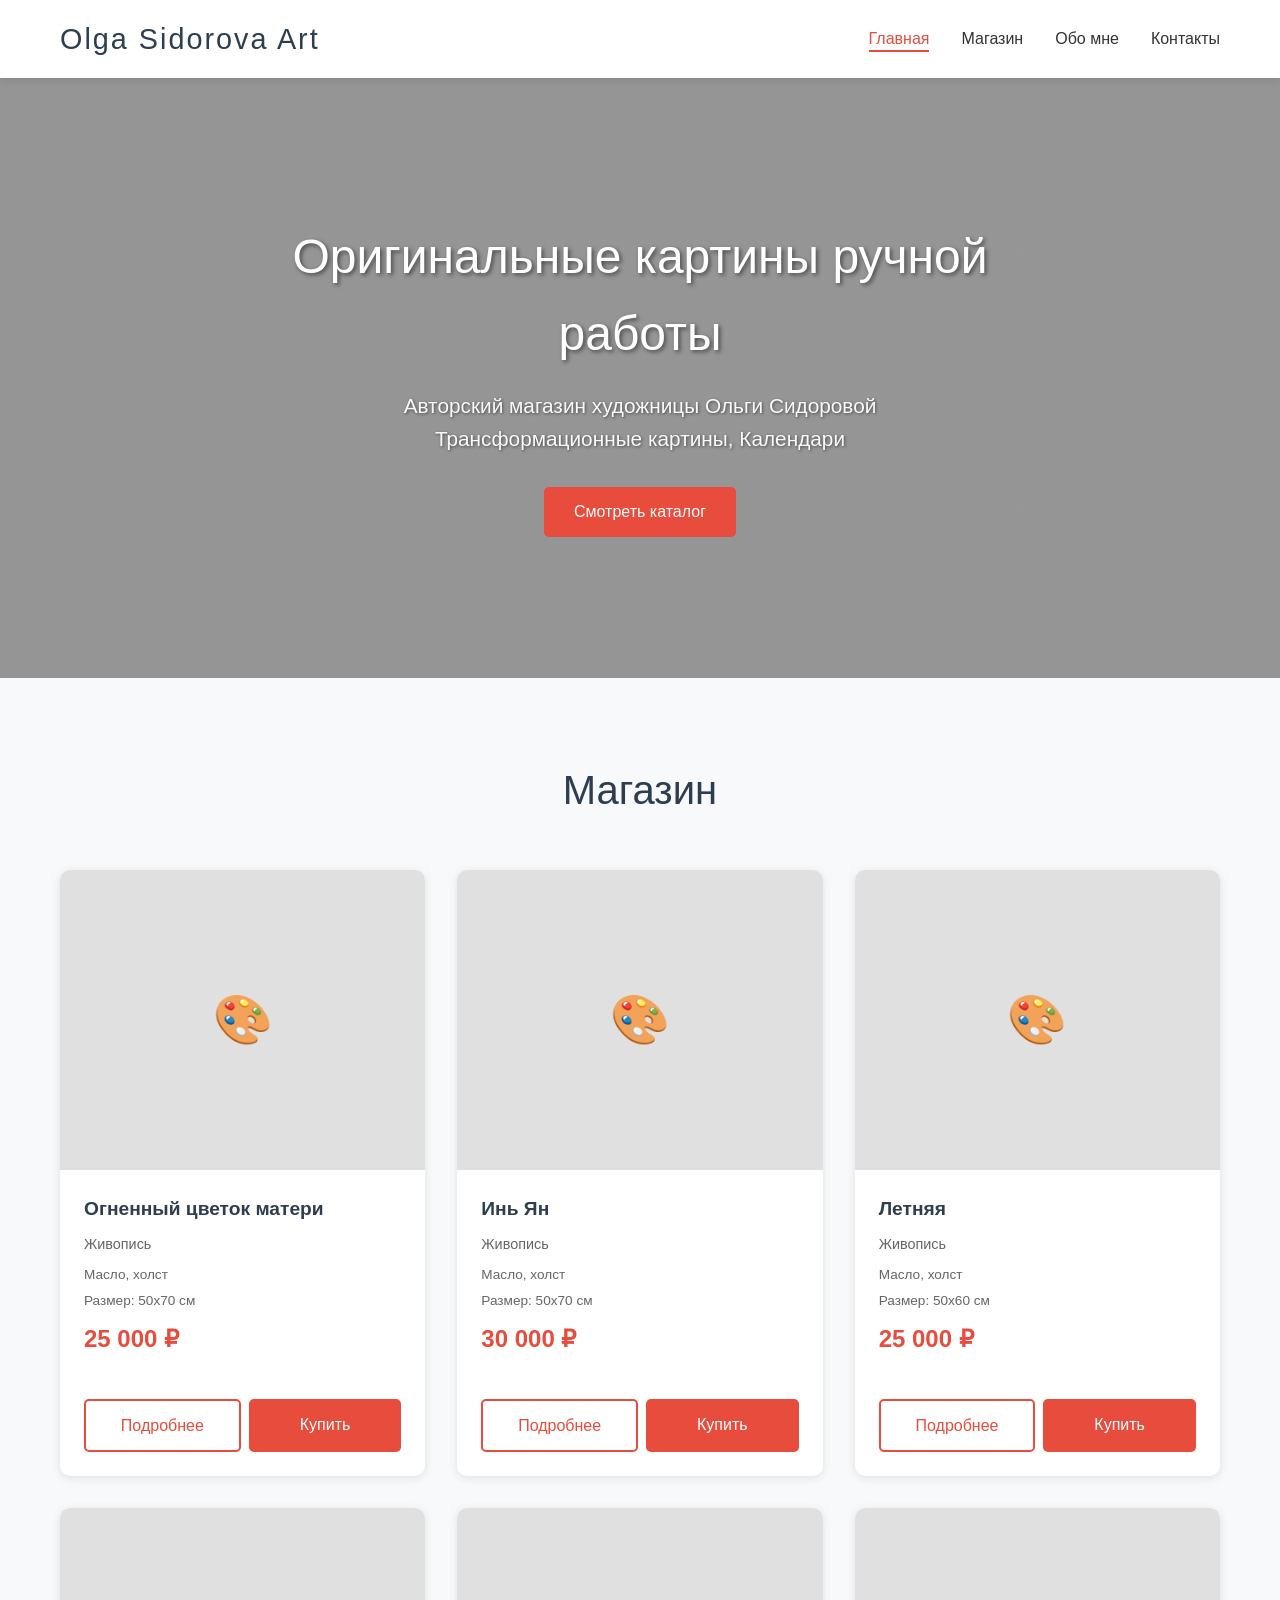
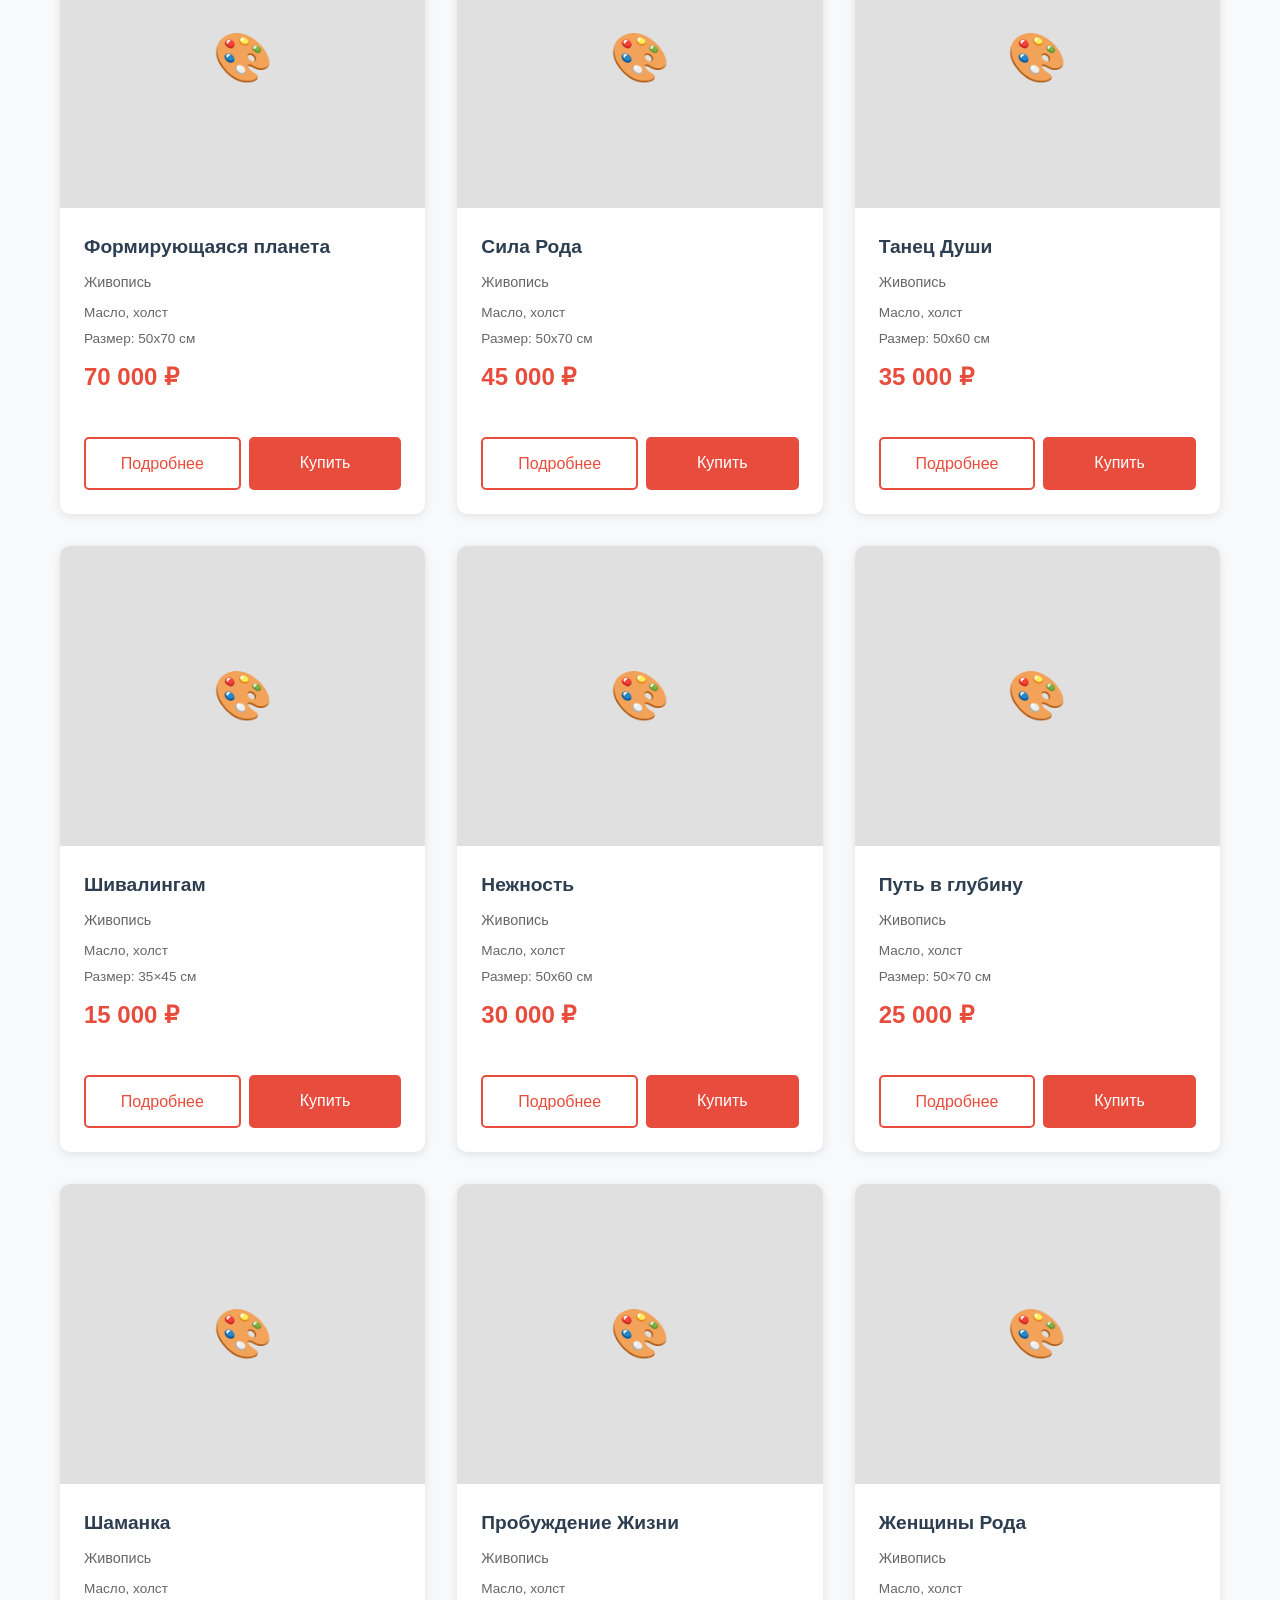
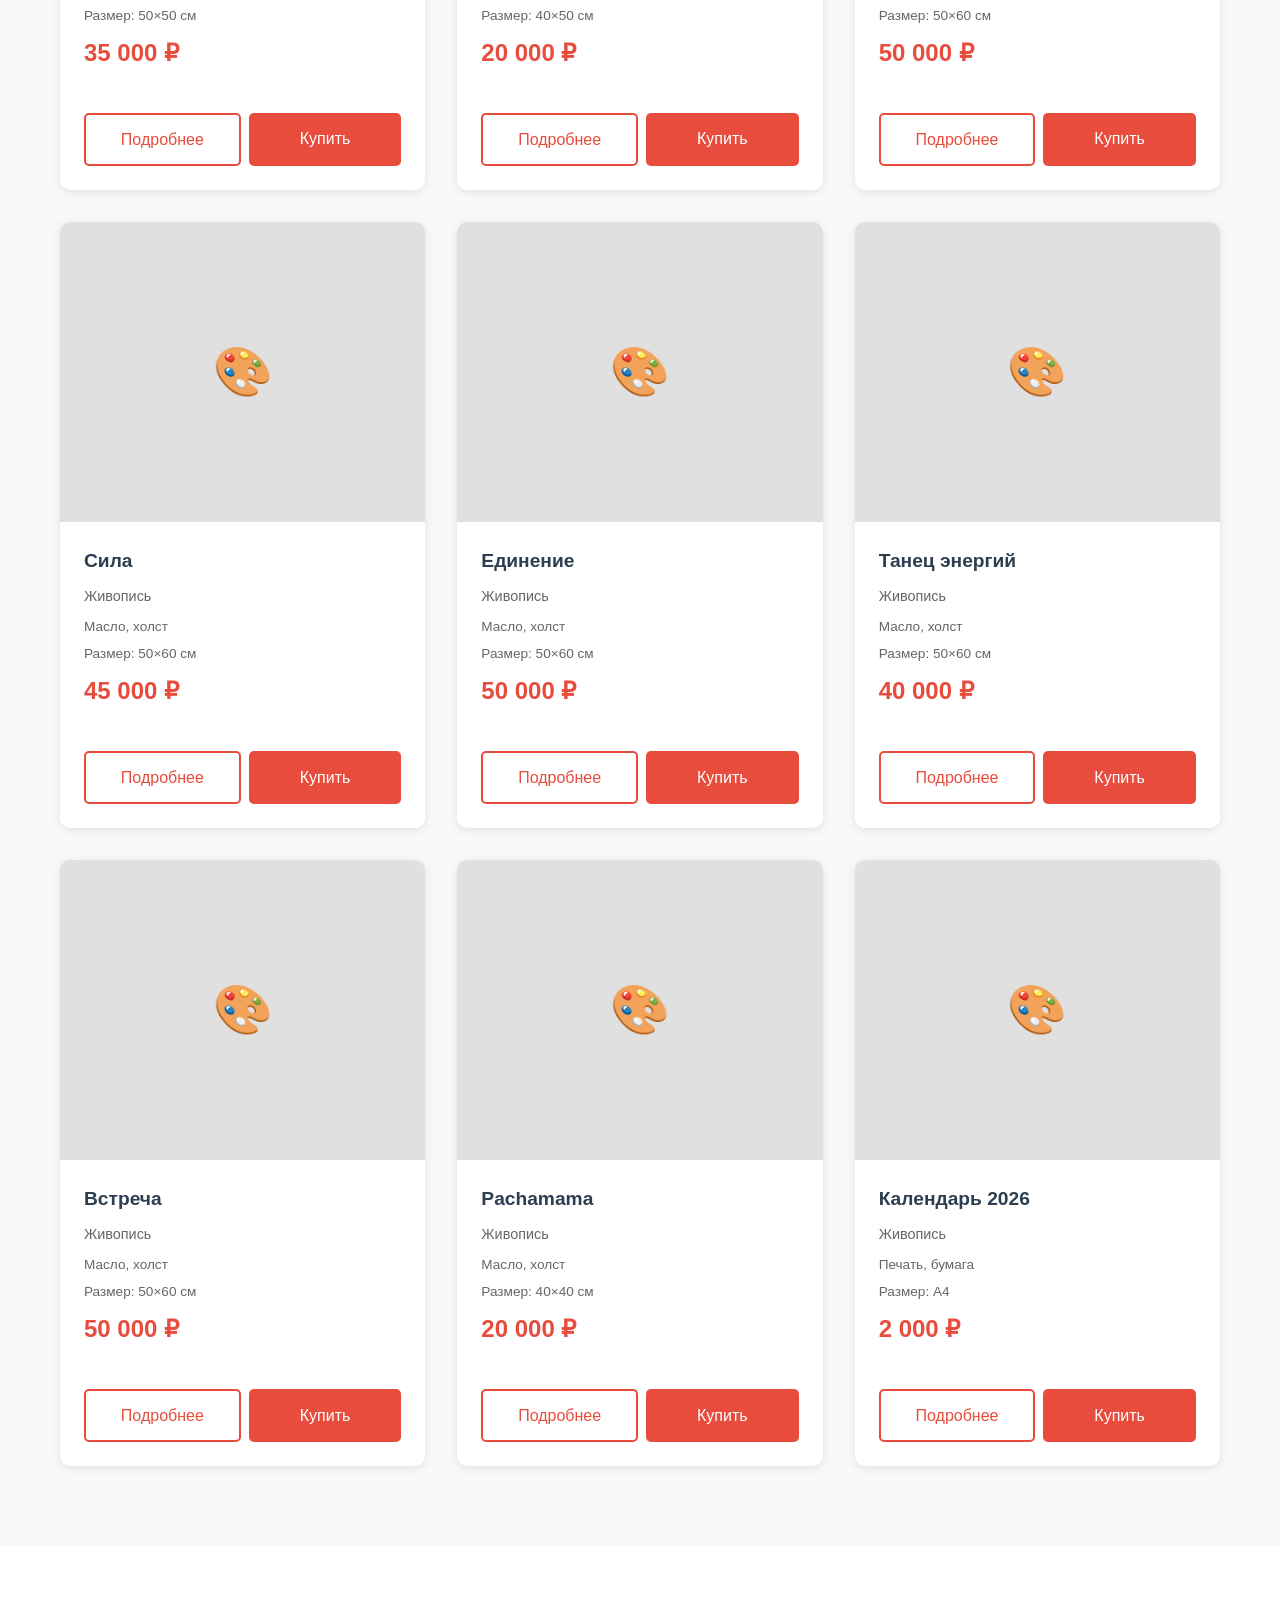
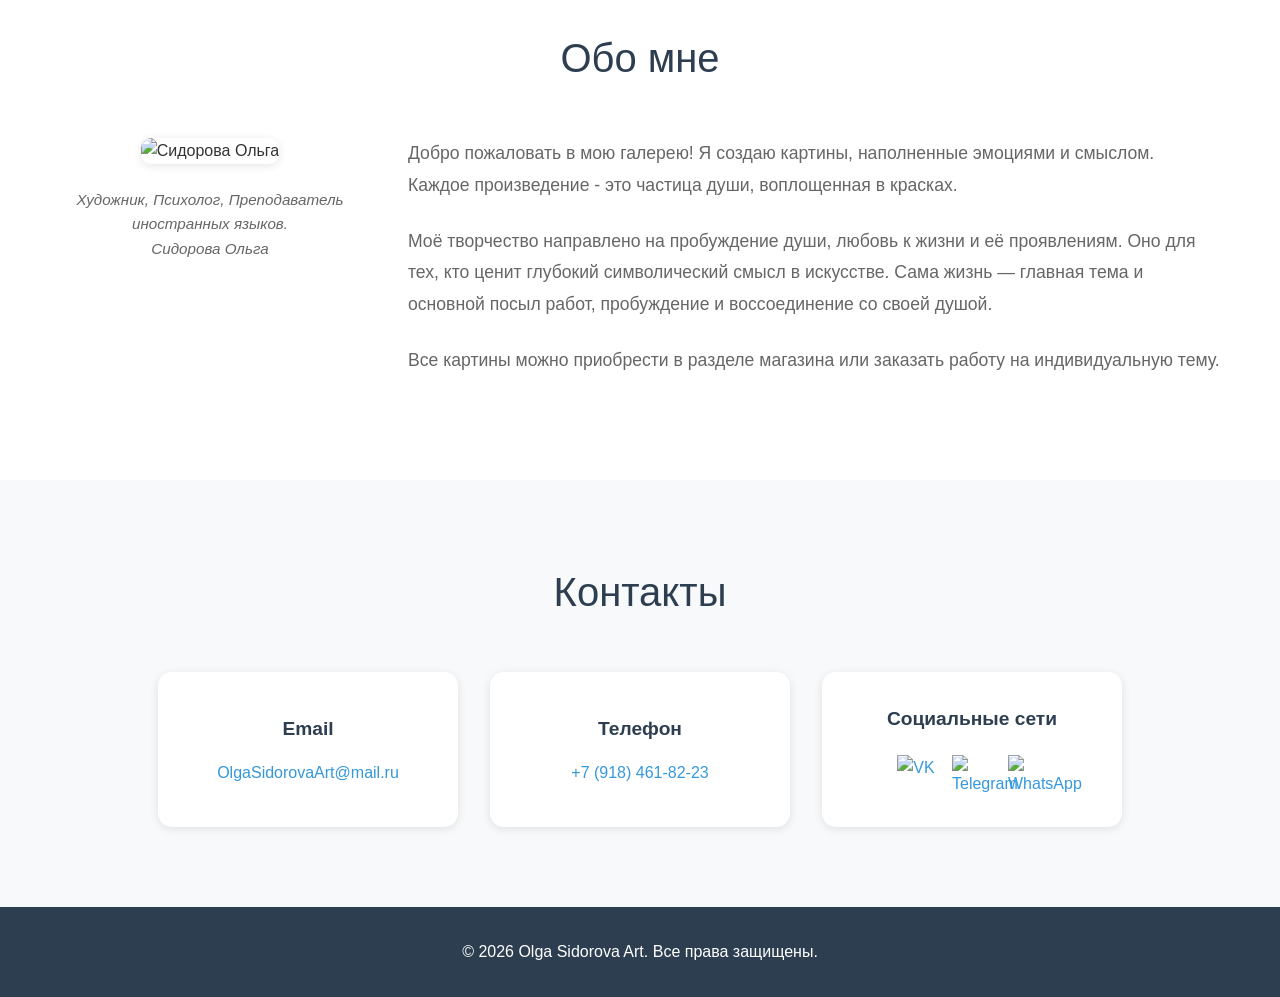
==== index.html @ 3029a964 "Add files via upload" ====
<!doctype html>
<html lang="ru">
  <head>
    <meta charset="UTF-8" />
    <meta name="viewport" content="width=device-width, initial-scale=1.0" />
    <title>Olga Sidorova Art - Магазин картин ручной работы</title>
    <link
      rel="icon"
      type="image/png"
      href="icons/free-icon-art-and-design-6811280.png"
    />
    <link rel="stylesheet" href="styles.css" />
  </head>
  <body>
    <header class="header">
      <div class="container">
        <div class="header-content">
          <div class="logo">
            <a href="index.html#home" class="logo-link" aria-label="На главную"><h1>Olga Sidorova Art</h1></a>
          </div>
          <nav class="nav">
            <ul class="nav-list">
              <li><a href="#home" class="nav-link active">Главная</a></li>
              <li><a href="#shop" class="nav-link">Магазин</a></li>
              <li><a href="#about" class="nav-link">Обо мне</a></li>
              <li><a href="#contacts" class="nav-link">Контакты</a></li>
            </ul>
          </nav>
          <button class="mobile-menu-toggle" aria-label="Меню">
            <span></span>
            <span></span>
            <span></span>
          </button>
        </div>
      </div>
    </header>

    <main>
      <!-- Hero Section -->
      <section id="home" class="hero">
        <div class="container">
          <div class="hero-content">
            <h2 class="hero-title">Оригинальные картины ручной работы</h2>
            <p class="hero-subtitle">
              Авторский магазин художницы Ольги Сидоровой<br />
              Трансформационные картины, Календари<br />
            </p>
            <a href="#shop" class="btn btn-primary">Смотреть каталог</a>
          </div>
        </div>
      </section>

      <!-- Shop Section -->
      <section id="shop" class="shop-section">
        <div class="container">
          <h2 class="section-title">Магазин</h2>
          <div class="shop-grid" id="shopGrid">
            <!-- Shop items will be loaded by JavaScript -->
          </div>
        </div>
      </section>

      <!-- About Section -->
      <section id="about" class="about-section">
        <div class="container">
          <h2 class="section-title">Обо мне</h2>
          <div class="about-content">
            <div class="about-image-wrapper">
              <img
                src="images/artist.jpg"
                alt="Сидорова Ольга"
                class="about-image"
              />
              <p class="about-image-caption">
                Художник, Психолог, Преподаватель иностранных языков.<br />Сидорова
                Ольга
              </p>
            </div>
            <div class="about-text">
              <p>
                Добро пожаловать в мою галерею! Я создаю картины, наполненные
                эмоциями и смыслом. Каждое произведение - это частица души,
                воплощенная в красках.
              </p>
              <p>
                Моё творчество направлено на пробуждение души, любовь к жизни и
                её проявлениям. Оно для тех, кто ценит глубокий символический
                смысл в искусстве. Сама жизнь — главная тема и основной посыл
                работ, пробуждение и воссоединение со своей душой.
              </p>
              <p>
                Все картины можно приобрести в разделе магазина или заказать
                работу на индивидуальную тему.
              </p>
            </div>
          </div>
        </div>
      </section>

      <!-- Contacts Section -->
      <section id="contacts" class="contacts-section">
        <div class="container">
          <h2 class="section-title">Контакты</h2>
          <div class="contacts-content">
            <div class="contact-info">
              <div class="contact-item">
                <h3>Email</h3>
                <p>
                  <a href="mailto:OlgaSidorovaArt@mail.ru"
                    >OlgaSidorovaArt@mail.ru</a
                  >
                </p>
              </div>
              <div class="contact-item">
                <h3>Телефон</h3>
                <p><a href="tel:+79184618223">+7 (918) 461-82-23</a></p>
              </div>
              <div class="contact-item">
                <h3>Социальные сети</h3>
                <div class="social-links">
                  <a
                    href="https://vk.com/o.sidorova1979"
                    target="_blank"
                    class="social-link social-icon"
                    title="VK"
                    aria-label="VK"
                  >
                    <img src="icons/free-icon-vk-5968835.png" alt="VK" />
                  </a>
                  <a
                    href="https://t.me/OlgaSidanapa"
                    target="_blank"
                    class="social-link social-icon"
                    title="Telegram"
                    aria-label="Telegram"
                  >
                    <img
                      src="icons/free-icon-telegram-2111646.png"
                      alt="Telegram"
                    />
                  </a>
                  <a
                    href="https://wa.me/79184618223"
                    target="_blank"
                    class="social-link social-icon"
                    title="WhatsApp"
                    aria-label="WhatsApp"
                  >
                    <img
                      src="icons/free-icon-whatsapp-3670051.png"
                      alt="WhatsApp"
                    />
                  </a>
                </div>
              </div>
            </div>
          </div>
        </div>
      </section>
    </main>

    <footer class="footer">
      <div class="container">
        <p>&copy; 2026 Olga Sidorova Art. Все права защищены.</p>
      </div>
    </footer>

    <!-- Modal for image viewing -->
    <div class="modal" id="imageModal">
      <span class="modal-close">&times;</span>
      <div class="modal-image-container">
        <img class="modal-content" id="modalImage" alt="" />
      </div>
      <div class="modal-caption" id="modalCaption"></div>
    </div>

    <!-- Modal: choose contact method when buying -->
    <div class="buy-modal" id="buyModal">
      <div class="buy-modal-backdrop"></div>
      <div class="buy-modal-card">
        <button type="button" class="buy-modal-close" aria-label="Закрыть">&times;</button>
        <h2 class="buy-modal-title" id="buyModalTitle">Вы хотите купить?</h2>
        <p class="buy-modal-subtitle">Выберите способ связи с продавцом:</p>
        <div class="buy-modal-options">
          <a href="index.html#contacts" class="buy-modal-option buy-modal-option-contacts">Контакты на сайте</a>
          <a href="tel:+79184618223" class="buy-modal-option">Телефон</a>
          <a href="mailto:OlgaSidorovaArt@mail.ru" class="buy-modal-option">Email</a>
          <a href="https://vk.com/o.sidorova1979" target="_blank" rel="noopener" class="buy-modal-option">VK</a>
          <a href="https://t.me/OlgaSidanapa" target="_blank" rel="noopener" class="buy-modal-option">Telegram</a>
          <a href="https://wa.me/79184618223" target="_blank" rel="noopener" class="buy-modal-option">WhatsApp</a>
        </div>
      </div>
    </div>

    <!-- Scroll to top button -->
    <button class="scroll-to-top" id="scrollToTop" aria-label="Наверх">
      <span>↑</span>
    </button>

    <script src="script.js"></script>
  </body>
</html>
---- styles.css ----
:root {
    --primary-color: #2c3e50;
    --secondary-color: #e74c3c;
    --accent-color: #3498db;
    --text-color: #333;
    --text-light: #666;
    --bg-color: #f8f9fa;
    --white: #ffffff;
    --border-color: #e0e0e0;
    --shadow: 0 2px 10px rgba(0, 0, 0, 0.1);
    --shadow-hover: 0 5px 20px rgba(0, 0, 0, 0.15);
}

* {
    margin: 0;
    padding: 0;
    box-sizing: border-box;
}

html {
    overflow-x: hidden;
    width: 100%;
}

body {
    font-family: 'Segoe UI', Tahoma, Geneva, Verdana, sans-serif;
    color: var(--text-color);
    background-color: var(--bg-color);
    line-height: 1.6;
    overflow-x: hidden;
    width: 100%;
    max-width: 100vw;
}

.container {
    max-width: 1200px;
    margin: 0 auto;
    padding: 0 20px;
    width: 100%;
    box-sizing: border-box;
}

/* Header */
.header {
    background-color: var(--white);
    box-shadow: var(--shadow);
    position: sticky;
    top: 0;
    z-index: 1000;
}

.header-content {
    display: flex;
    justify-content: space-between;
    align-items: center;
    padding: 1rem 0;
    width: 100%;
    box-sizing: border-box;
}

.logo-link {
    text-decoration: none;
    color: inherit;
}

.logo-link:hover h1 {
    color: var(--secondary-color);
}

.logo h1 {
    font-size: 1.8rem;
    color: var(--primary-color);
    font-weight: 300;
    letter-spacing: 2px;
    transition: color 0.3s;
}

.nav-list {
    display: flex;
    list-style: none;
    gap: 2rem;
}

.nav-link {
    text-decoration: none;
    color: var(--text-color);
    font-weight: 500;
    transition: color 0.3s;
    position: relative;
}

.nav-link:hover,
.nav-link.active {
    color: var(--secondary-color);
}

.nav-link.active::after {
    content: '';
    position: absolute;
    bottom: -5px;
    left: 0;
    width: 100%;
    height: 2px;
    background-color: var(--secondary-color);
}

.mobile-menu-toggle {
    display: none;
    flex-direction: column;
    background: none;
    border: none;
    cursor: pointer;
    gap: 5px;
}

.mobile-menu-toggle span {
    width: 25px;
    height: 3px;
    background-color: var(--primary-color);
    transition: all 0.3s;
}

/* Hero Section */
.hero {
    background: linear-gradient(rgba(0, 0, 0, 0.4), rgba(0, 0, 0, 0.4)), url('images/hero-background.jpg') center center / cover no-repeat;
    color: var(--white);
    padding: 8rem 0;
    text-align: center;
    position: relative;
    min-height: 600px;
    display: flex;
    align-items: center;
}

.hero .container {
    position: relative;
    z-index: 2;
}

.hero-content {
    max-width: 800px;
    margin: 0 auto;
    position: relative;
    z-index: 2;
}

.hero-title {
    font-size: 3rem;
    margin-bottom: 1rem;
    font-weight: 300;
    text-shadow: 2px 2px 4px rgba(0, 0, 0, 0.5);
}

.hero-subtitle {
    font-size: 1.3rem;
    margin-bottom: 2rem;
    opacity: 0.95;
    text-shadow: 1px 1px 3px rgba(0, 0, 0, 0.5);
}

/* Buttons */
.btn {
    display: inline-block;
    padding: 12px 30px;
    text-decoration: none;
    border-radius: 5px;
    transition: all 0.3s;
    border: none;
    cursor: pointer;
    font-size: 1rem;
    font-weight: 500;
}

.btn-primary {
    background-color: var(--secondary-color);
    color: var(--white);
}

.btn-primary:hover {
    background-color: #c0392b;
    transform: translateY(-2px);
    box-shadow: var(--shadow-hover);
}

/* Section Styles */
section {
    padding: 5rem 0;
}

.section-title {
    font-size: 2.5rem;
    text-align: center;
    margin-bottom: 3rem;
    color: var(--primary-color);
    font-weight: 300;
}

/* Gallery Section */
.gallery-tabs {
    display: flex;
    justify-content: center;
    gap: 1rem;
    margin-bottom: 3rem;
    flex-wrap: wrap;
}

.tab-btn {
    padding: 10px 20px;
    background-color: var(--white);
    border: 2px solid var(--border-color);
    border-radius: 25px;
    cursor: pointer;
    transition: all 0.3s;
    font-size: 1rem;
    color: var(--text-color);
}

.tab-btn:hover,
.tab-btn.active {
    background-color: var(--secondary-color);
    color: var(--white);
    border-color: var(--secondary-color);
}

.gallery-grid,
.shop-grid {
    display: grid;
    grid-template-columns: repeat(auto-fill, minmax(300px, 1fr));
    gap: 2rem;
}

.gallery-item,
.shop-item {
    background-color: var(--white);
    border-radius: 10px;
    overflow: hidden;
    box-shadow: var(--shadow);
    transition: transform 0.3s, box-shadow 0.3s;
    position: relative;
}

.shop-item-link {
    text-decoration: none;
    color: inherit;
    display: block;
}

.gallery-item:hover,
.shop-item:hover {
    transform: translateY(-5px);
    box-shadow: var(--shadow-hover);
}

.gallery-item {
    cursor: default;
}

.gallery-item[style*="cursor: pointer"] {
    cursor: pointer;
}

.gallery-item-image,
.shop-item-image {
    width: 100%;
    height: 300px;
    background-color: #e0e0e0;
    display: flex;
    align-items: center;
    justify-content: center;
    color: var(--text-light);
    font-size: 3rem;
    overflow: hidden;
}

.gallery-item-image img,
.shop-item-image img {
    width: 100%;
    height: 100%;
    object-fit: cover;
}

.gallery-item-placeholder,
.shop-item-placeholder {
    width: 100%;
    height: 100%;
    display: flex;
    align-items: center;
    justify-content: center;
    font-size: 3rem;
}

.gallery-item-info,
.shop-item-info {
    padding: 1.5rem;
}

.gallery-item-title,
.shop-item-title {
    font-size: 1.2rem;
    margin-bottom: 0.5rem;
    color: var(--primary-color);
}

.gallery-item-category,
.shop-item-category {
    color: var(--text-light);
    font-size: 0.9rem;
    margin-bottom: 0.5rem;
}

.gallery-item-material,
.shop-item-material,
.gallery-item-size,
.shop-item-size {
    color: var(--text-light);
    font-size: 0.85rem;
    margin-bottom: 0.3rem;
}

.shop-item-price {
    font-size: 1.5rem;
    color: var(--secondary-color);
    font-weight: bold;
    margin-top: 0.5rem;
}

.shop-item-buttons {
    display: flex;
    gap: 0.5rem;
    margin-top: 1rem;
    padding: 0 1.5rem 1.5rem;
    position: relative;
    z-index: 10;
}

.shop-item-btn,
.shop-item-btn-link {
    flex: 1;
    text-align: center;
}

.shop-item-btn {
    position: relative;
    z-index: 11;
}

.shop-item-btn-link {
    display: inline-block;
    padding: 12px 30px;
    text-decoration: none;
    border-radius: 5px;
    transition: all 0.3s;
    border: 2px solid var(--secondary-color);
    background-color: transparent;
    color: var(--secondary-color);
    font-size: 1rem;
    font-weight: 500;
    font-family: inherit;
}

.shop-item-btn-link:hover {
    background-color: var(--secondary-color);
    color: var(--white);
}

.gallery-detail-link {
    display: inline-block;
    margin-top: 0.5rem;
    color: var(--accent-color);
    text-decoration: none;
    font-size: 0.9rem;
    transition: color 0.3s;
}

.gallery-detail-link:hover {
    color: var(--secondary-color);
    text-decoration: underline;
}

/* About Section */
.about-section {
    background-color: var(--white);
}

.about-content {
    max-width: 1200px;
    margin: 0 auto;
    display: grid;
    grid-template-columns: 300px 1fr;
    gap: 3rem;
    align-items: start;
}

.about-image-wrapper {
    text-align: center;
}

.about-image {
    width: 100%;
    max-width: 300px;
    height: auto;
    border-radius: 10px;
    box-shadow: var(--shadow);
    object-fit: cover;
    margin-bottom: 1rem;
}

.about-image-caption {
    font-size: 0.95rem;
    color: var(--text-light);
    line-height: 1.6;
    font-style: italic;
    margin-top: 0.5rem;
}

.about-text {
    text-align: left;
}

.about-text p {
    margin-bottom: 1.5rem;
    font-size: 1.1rem;
    color: var(--text-light);
    line-height: 1.8;
}

/* Contacts Section */
.contacts-content {
    display: flex;
    justify-content: center;
    align-items: stretch;
}

.contact-info {
    display: flex;
    flex-direction: row;
    flex-wrap: wrap;
    justify-content: center;
    gap: 2rem;
    max-width: 1100px;
}

.contact-item {
    flex: 0 0 300px;
    width: 300px;
    min-height: 140px;
    padding: 2rem;
    background: var(--white);
    border-radius: 14px;
    box-shadow: var(--shadow);
    text-align: center;
    transition: box-shadow 0.3s, transform 0.3s;
    display: flex;
    flex-direction: column;
    align-items: center;
    justify-content: center;
}

.contact-item:hover {
    box-shadow: var(--shadow-hover);
    transform: translateY(-2px);
}

.contact-item h3 {
    color: var(--primary-color);
    margin: 0 0 1rem 0;
    font-size: 1.2rem;
    font-weight: 600;
    width: 100%;
    text-align: center;
}

.contact-item p {
    color: var(--text-light);
    margin: 0;
    width: 100%;
    text-align: center;
    line-height: 1.5;
}

.contact-item a {
    color: var(--accent-color);
    text-decoration: none;
    display: inline-block;
    text-align: center;
}

.contact-item a:hover {
    text-decoration: underline;
}

.contact-item .social-links {
    justify-content: center;
    margin-top: 0.25rem;
}

.social-links {
    display: flex;
    gap: 1rem;
    flex-wrap: wrap;
    align-items: center;
}

.social-link {
    padding: 8px 16px;
    background-color: var(--accent-color);
    color: var(--white);
    text-decoration: none;
    border-radius: 5px;
    transition: background-color 0.3s;
}

.social-link:hover {
    background-color: #2980b9;
}

.social-icon {
    padding: 0;
    background-color: transparent;
    display: flex;
    align-items: center;
    justify-content: center;
    width: 40px;
    height: 40px;
    border-radius: 50%;
    transition: transform 0.3s, opacity 0.3s;
}

.social-icon:hover {
    background-color: transparent;
    transform: scale(1.1);
    opacity: 0.8;
}

.social-icon img {
    width: 100%;
    height: 100%;
    object-fit: contain;
    transition: filter 0.3s, transform 0.3s;
}

.social-icon:hover img {
    filter: brightness(1.1);
    transform: scale(1.1);
}

.site-logo img {
    filter: drop-shadow(0 2px 4px rgba(0, 0, 0, 0.2));
}

/* Contact Form */
.contact-form {
    background-color: var(--white);
    padding: 2rem;
    border-radius: 10px;
    box-shadow: var(--shadow);
}

.contact-form h3 {
    color: var(--primary-color);
    margin-bottom: 1.5rem;
    font-size: 1.5rem;
}

.form-group {
    margin-bottom: 1.5rem;
}

.form-group label {
    display: block;
    margin-bottom: 0.5rem;
    color: var(--text-color);
    font-weight: 500;
}

.form-group input,
.form-group textarea {
    width: 100%;
    padding: 12px;
    border: 2px solid var(--border-color);
    border-radius: 5px;
    font-size: 1rem;
    font-family: inherit;
    transition: border-color 0.3s;
}

.form-group input:focus,
.form-group textarea:focus {
    outline: none;
    border-color: var(--accent-color);
}

/* Footer */
.footer {
    background-color: var(--primary-color);
    color: var(--white);
    text-align: center;
    padding: 2rem 0;
}

/* Modal */
.modal {
    display: none;
    position: fixed;
    z-index: 2000;
    left: 0;
    top: 0;
    width: 100%;
    height: 100%;
    background-color: rgba(0, 0, 0, 0.9);
    animation: fadeIn 0.3s;
}

.modal.active {
    display: flex;
    align-items: center;
    justify-content: center;
}

.modal-image-container {
    position: relative;
    max-width: 90%;
    max-height: 90%;
    display: flex;
    align-items: center;
    justify-content: center;
}

.modal-content {
    max-width: 100%;
    max-height: 90vh;
    object-fit: contain;
    animation: zoomIn 0.3s;
    display: block;
}

.modal-content[src=""] {
    display: none;
}

.modal-close {
    position: absolute;
    top: 20px;
    right: 35px;
    color: var(--white);
    font-size: 40px;
    font-weight: bold;
    cursor: pointer;
    transition: color 0.3s;
}

.modal-close:hover {
    color: var(--secondary-color);
}

.modal-caption {
    position: absolute;
    bottom: 20px;
    left: 50%;
    transform: translateX(-50%);
    color: var(--white);
    font-size: 1.2rem;
    text-align: center;
}

.modal-caption-hidden {
    display: none;
}

/* Buy modal: choose contact method */
.buy-modal {
    display: none;
    position: fixed;
    left: 0;
    top: 0;
    width: 100%;
    height: 100%;
    z-index: 2100;
    align-items: center;
    justify-content: center;
    padding: 1rem;
    animation: fadeIn 0.25s;
}

.buy-modal.active {
    display: flex;
}

.buy-modal-backdrop {
    position: absolute;
    inset: 0;
    background-color: rgba(0, 0, 0, 0.5);
    cursor: pointer;
}

.buy-modal-card {
    position: relative;
    background: var(--white);
    border-radius: 16px;
    box-shadow: 0 20px 60px rgba(0, 0, 0, 0.2);
    max-width: 420px;
    width: 100%;
    padding: 2rem;
    animation: zoomIn 0.25s;
}

.buy-modal-close {
    position: absolute;
    top: 1rem;
    right: 1rem;
    width: 36px;
    height: 36px;
    border: none;
    background: none;
    color: var(--text-light);
    font-size: 1.75rem;
    line-height: 1;
    cursor: pointer;
    border-radius: 50%;
    transition: color 0.2s, background 0.2s;
}

.buy-modal-close:hover {
    color: var(--primary-color);
    background: var(--bg-color);
}

.buy-modal-title {
    font-size: 1.35rem;
    font-weight: 600;
    color: var(--primary-color);
    margin: 0 0 0.5rem 0;
    padding-right: 2.5rem;
}

.buy-modal-subtitle {
    font-size: 0.95rem;
    color: var(--text-light);
    margin: 0 0 1.5rem 0;
}

.buy-modal-options {
    display: flex;
    flex-direction: column;
    gap: 0.75rem;
}

.buy-modal-option {
    display: block;
    padding: 0.9rem 1.25rem;
    text-align: center;
    text-decoration: none;
    font-size: 1rem;
    font-weight: 500;
    color: var(--primary-color);
    background: var(--bg-color);
    border: 2px solid var(--border-color);
    border-radius: 10px;
    transition: background 0.2s, border-color 0.2s, color 0.2s;
}

.buy-modal-option:hover {
    background: var(--white);
    border-color: var(--secondary-color);
    color: var(--secondary-color);
}

.buy-modal-option-contacts {
    background: var(--secondary-color);
    border-color: var(--secondary-color);
    color: var(--white);
}

.buy-modal-option-contacts:hover {
    background: #c0392b;
    border-color: #c0392b;
    color: var(--white);
}

@keyframes fadeIn {
    from { opacity: 0; }
    to { opacity: 1; }
}

@keyframes zoomIn {
    from { transform: scale(0.8); }
    to { transform: scale(1); }
}

/* Responsive Design */
@media (max-width: 768px) {
    .nav {
        display: none;
        position: fixed;
        top: 70px;
        left: 0;
        right: 0;
        background: var(--white);
        box-shadow: 0 4px 10px rgba(0, 0, 0, 0.1);
        z-index: 999;
        padding: 1.5rem 0;
        max-height: calc(100vh - 70px);
        overflow-y: auto;
    }

    .nav.active {
        display: block;
    }

    .nav-list {
        flex-direction: column;
        gap: 0;
        padding: 0 1.5rem;
    }

    .nav-link {
        display: block;
        padding: 1rem 0;
        border-bottom: 1px solid var(--border-color);
    }

    .nav-link:last-child {
        border-bottom: none;
    }

    .mobile-menu-toggle {
        display: flex;
    }

    .hero-title {
        font-size: 2rem;
    }

    .hero-subtitle {
        font-size: 1.1rem;
    }

    .gallery-grid,
    .shop-grid {
        grid-template-columns: 1fr;
    }

    .contacts-content {
        padding: 0 1rem;
    }

    .contacts-content {
        width: 100%;
        padding: 0 1rem;
    }

    .contact-info {
        flex-direction: column;
        align-items: stretch;
        max-width: 100%;
        width: 100%;
        gap: 1.5rem;
    }

    .contact-item {
        flex: 1 1 auto;
        width: 100%;
        max-width: 100%;
        min-width: 0;
    }

    .section-title {
        font-size: 2rem;
    }

    .about-content {
        grid-template-columns: 1fr;
        gap: 2rem;
        text-align: center;
    }

    .about-text {
        text-align: center;
    }

    .about-image-wrapper {
        margin: 0 auto;
        max-width: 300px;
    }
}

/* Scroll to top button */
.scroll-to-top {
    position: fixed;
    bottom: 4rem;
    left: 2rem;
    width: 50px;
    height: 50px;
    border-radius: 50%;
    background-color: var(--secondary-color);
    color: var(--white);
    border: none;
    cursor: pointer;
    display: none;
    align-items: center;
    justify-content: center;
    font-size: 1.5rem;
    box-shadow: 0 4px 15px rgba(0, 0, 0, 0.2);
    transition: all 0.3s;
    z-index: 1000;
    opacity: 0;
    transform: translateY(20px);
}

.scroll-to-top.visible {
    display: flex;
    opacity: 1;
    transform: translateY(0);
}

.scroll-to-top:hover {
    background-color: #c0392b;
    transform: translateY(-3px);
    box-shadow: 0 6px 20px rgba(0, 0, 0, 0.3);
}

.scroll-to-top span {
    line-height: 1;
    font-weight: bold;
}

@media (max-width: 768px) {
    .scroll-to-top {
        width: 48px;
        height: 48px;
        bottom: 3.5rem;
        left: 1.5rem;
        font-size: 1.3rem;
    }
}

/* Smooth scrolling */
html {
    scroll-behavior: smooth;
}
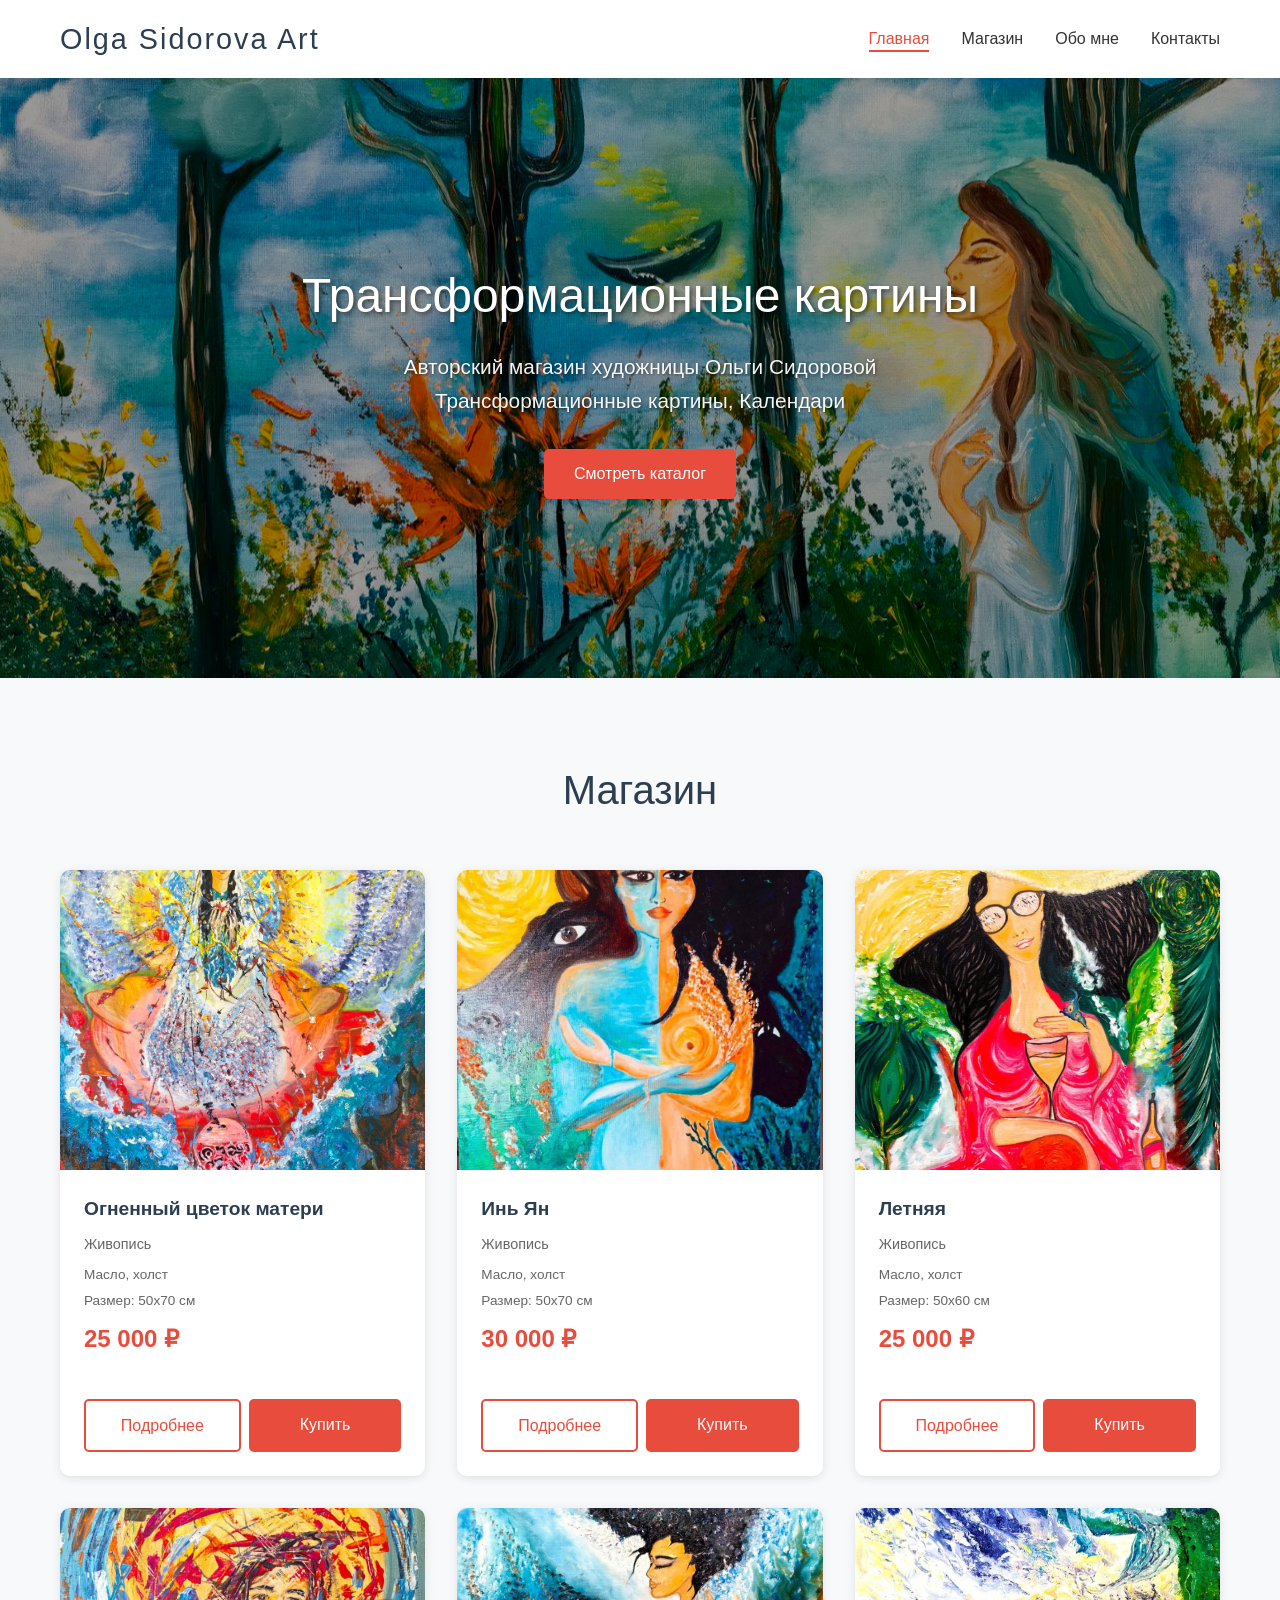
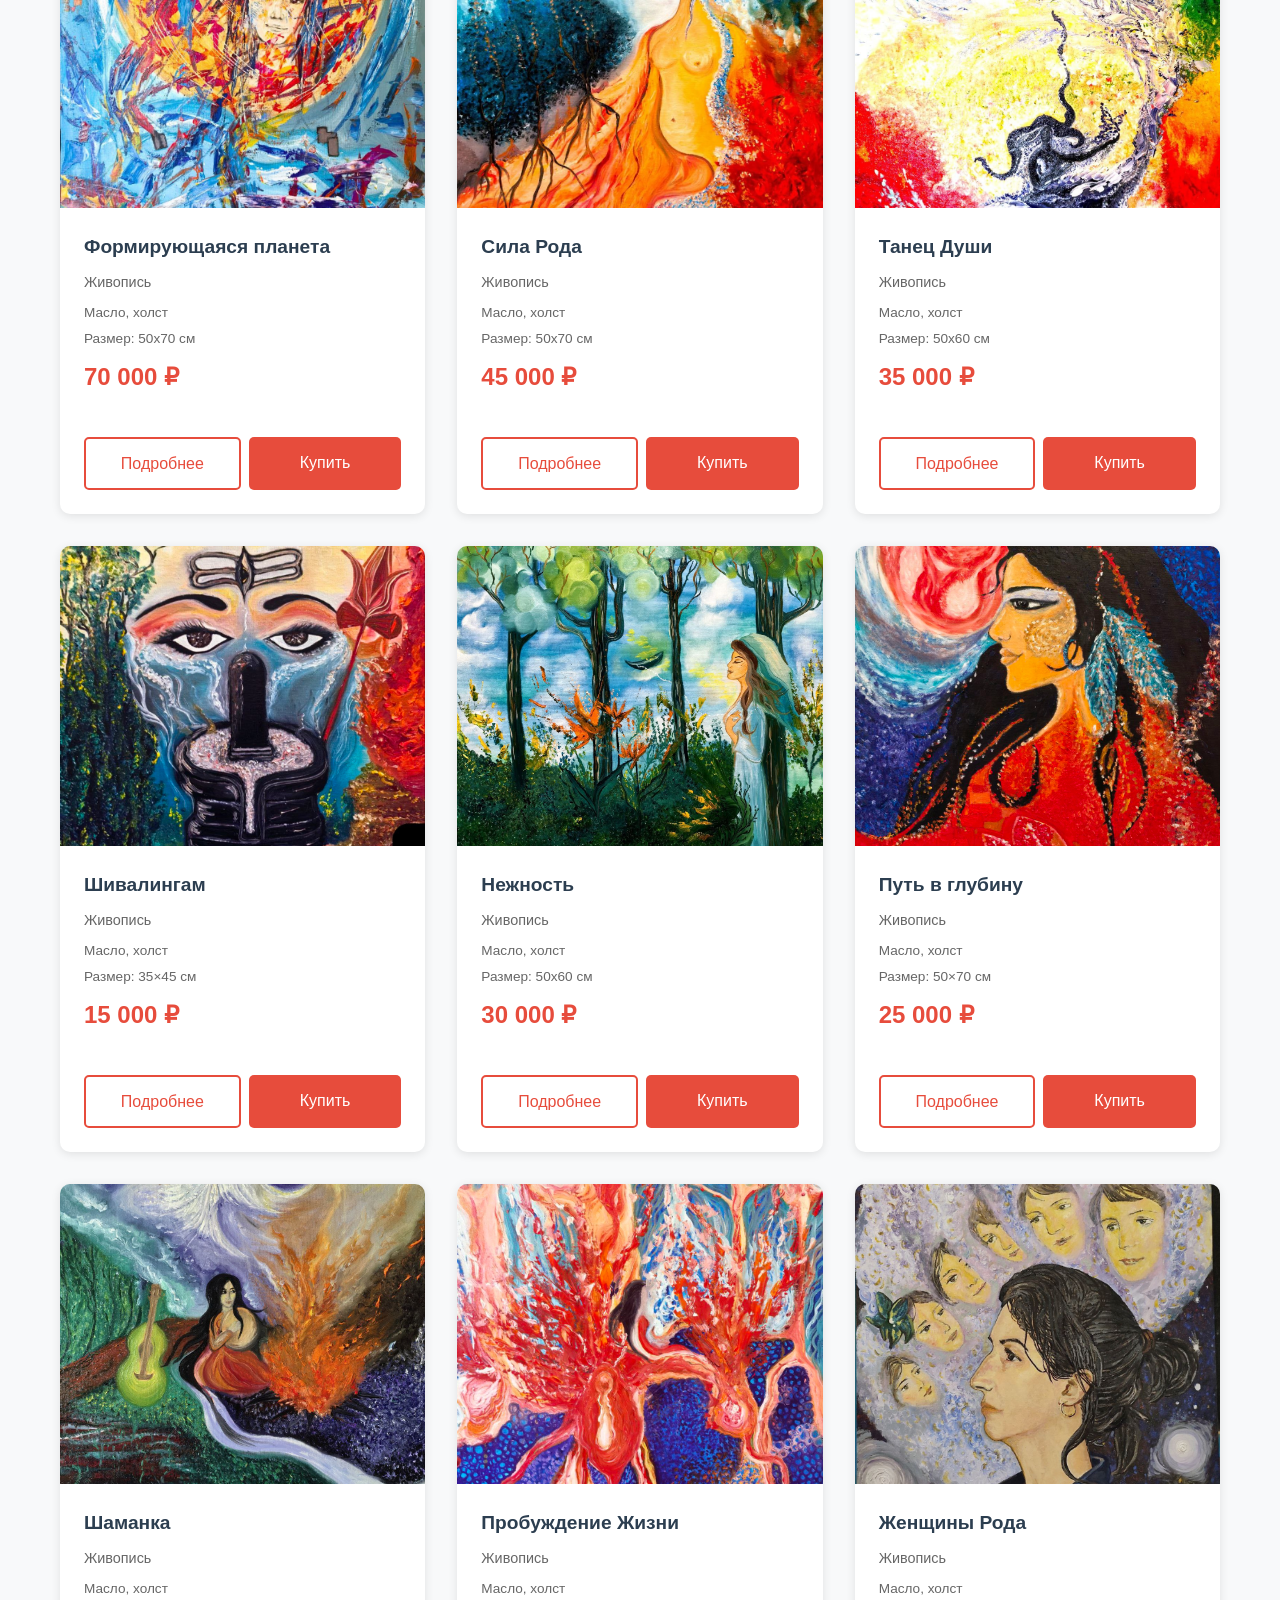
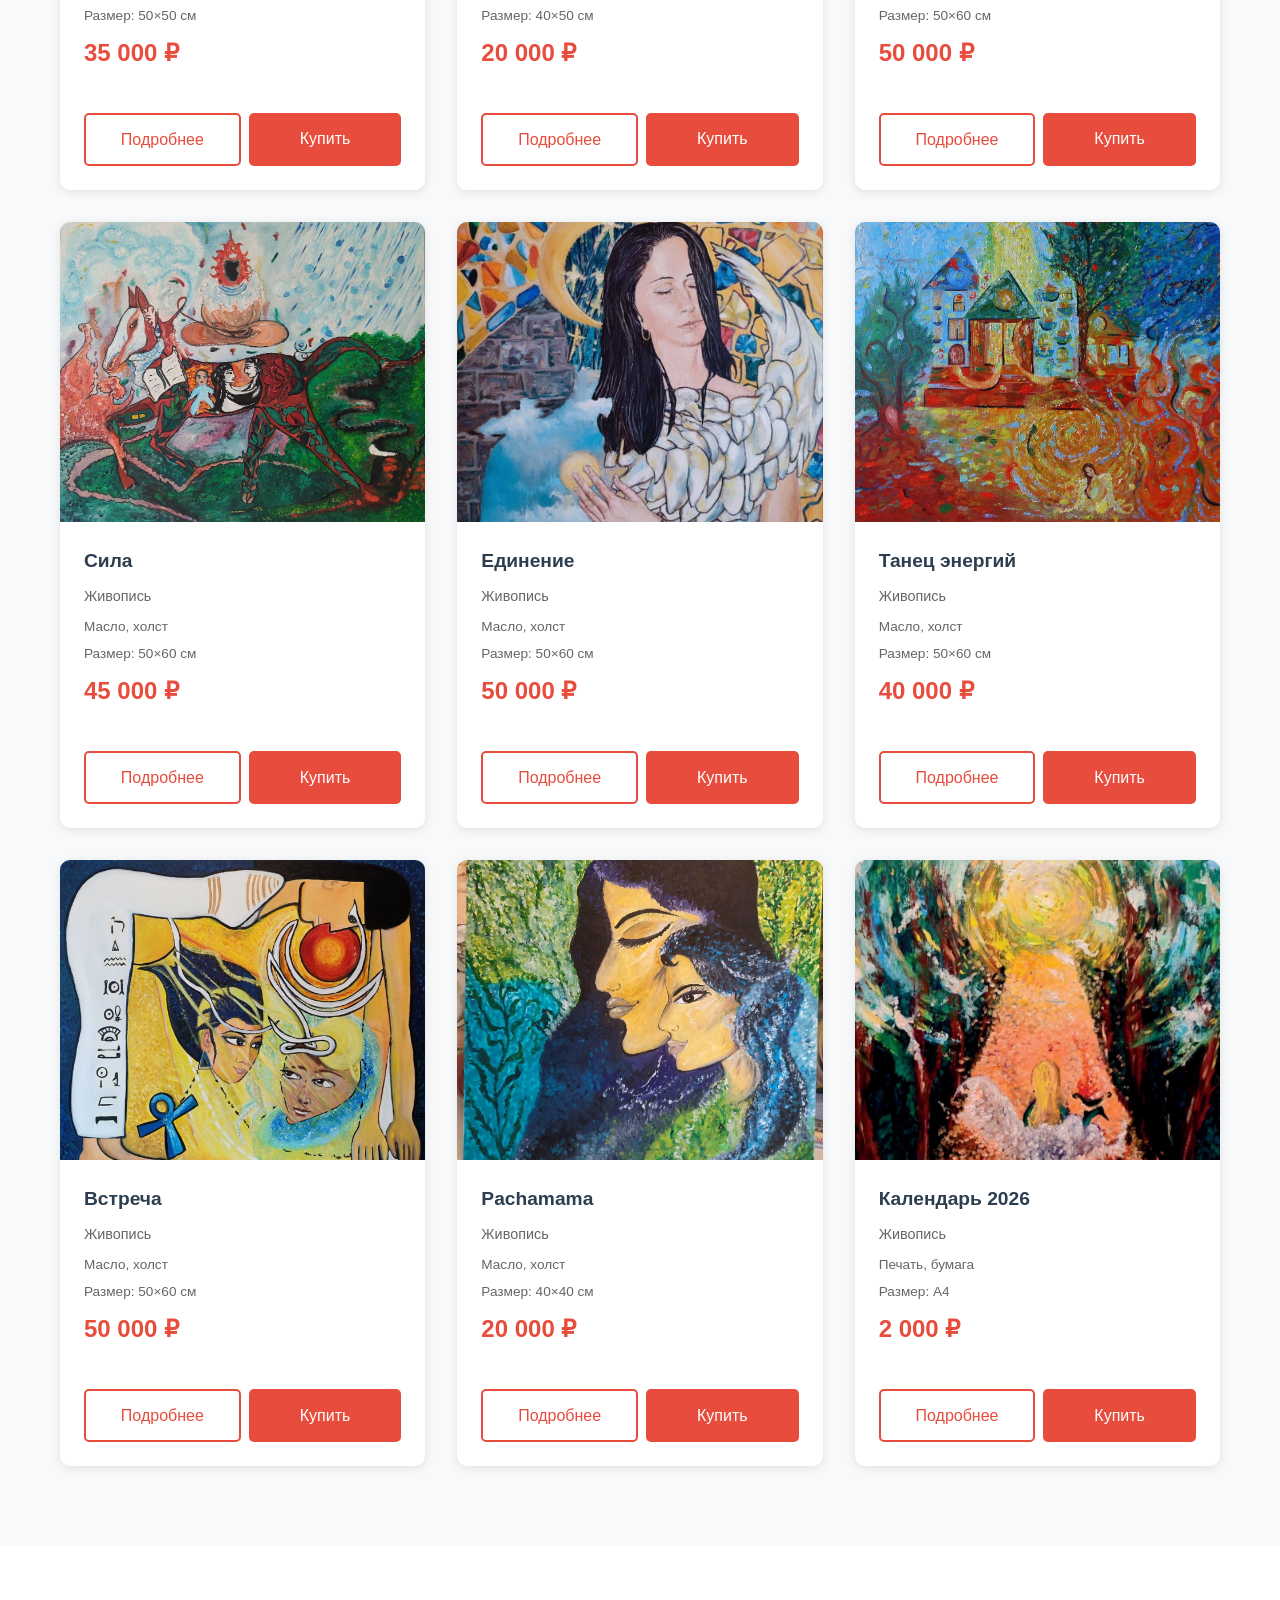
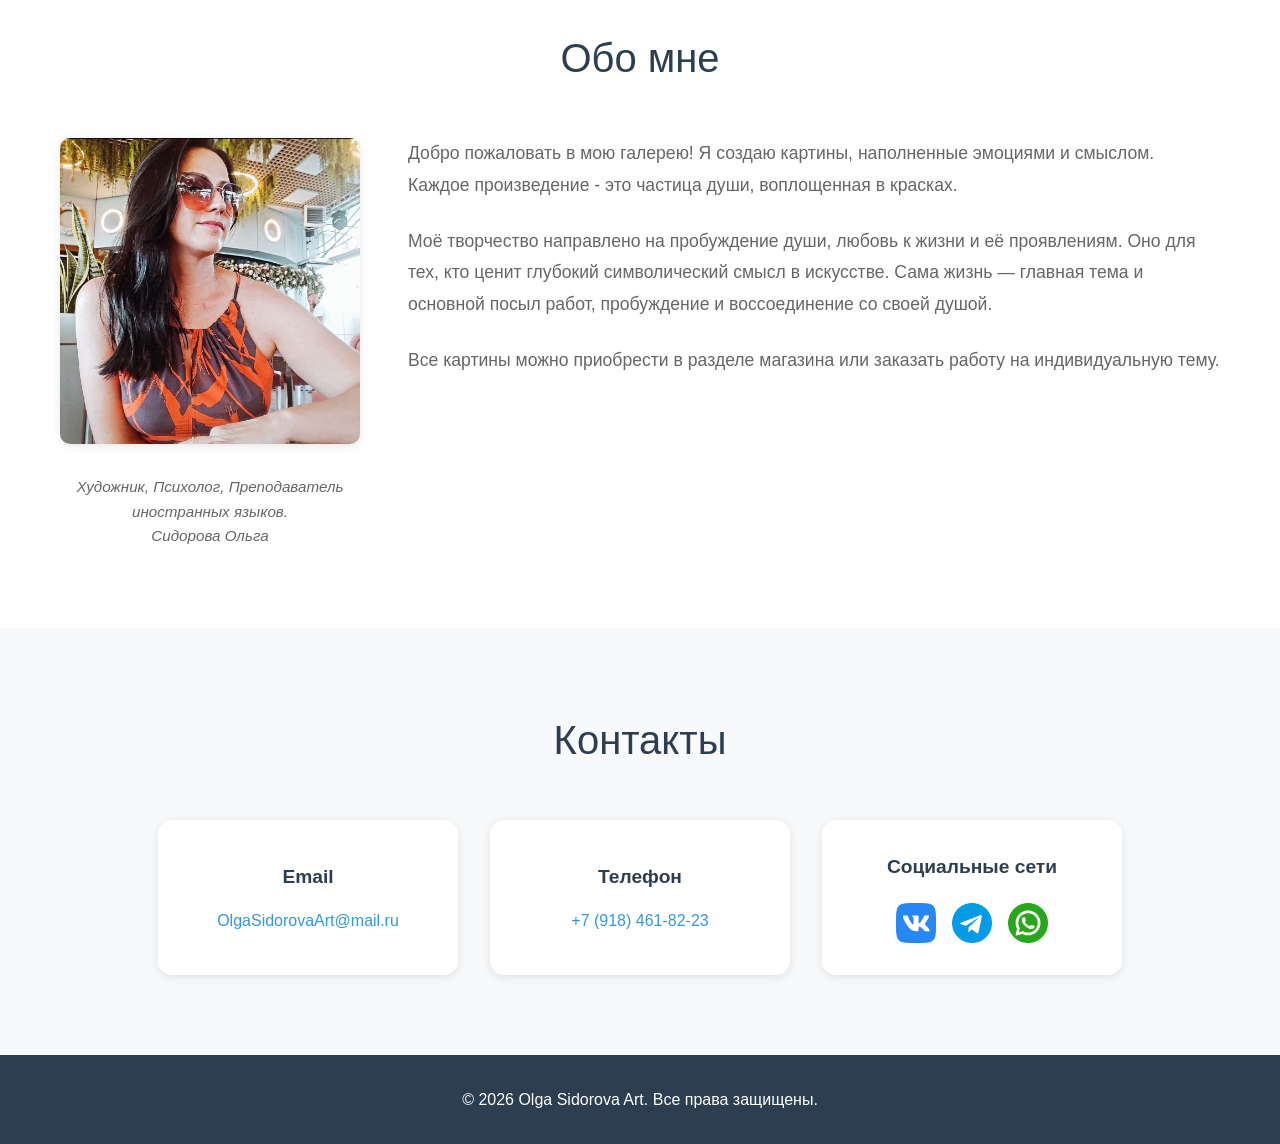
==== commit c3d7cb43: "Add files via upload" ====
--- a/index.html
+++ b/index.html
@@ -3,7 +3,9 @@
   <head>
     <meta charset="UTF-8" />
     <meta name="viewport" content="width=device-width, initial-scale=1.0" />
-    <title>Olga Sidorova Art - Магазин картин ручной работы</title>
+    <title>
+      Olga Sidorova Art - Авторский магазин трансформационных картин
+    </title>
     <link
       rel="icon"
       type="image/png"
@@ -16,7 +18,9 @@
       <div class="container">
         <div class="header-content">
           <div class="logo">
-            <a href="index.html#home" class="logo-link" aria-label="На главную"><h1>Olga Sidorova Art</h1></a>
+            <a href="index.html#home" class="logo-link" aria-label="На главную"
+              ><h1>Olga Sidorova Art</h1></a
+            >
           </div>
           <nav class="nav">
             <ul class="nav-list">
@@ -40,7 +44,7 @@
       <section id="home" class="hero">
         <div class="container">
           <div class="hero-content">
-            <h2 class="hero-title">Оригинальные картины ручной работы</h2>
+            <h2 class="hero-title">Трансформационные картины</h2>
             <p class="hero-subtitle">
               Авторский магазин художницы Ольги Сидоровой<br />
               Трансформационные картины, Календари<br />
@@ -178,16 +182,42 @@
     <div class="buy-modal" id="buyModal">
       <div class="buy-modal-backdrop"></div>
       <div class="buy-modal-card">
-        <button type="button" class="buy-modal-close" aria-label="Закрыть">&times;</button>
+        <button type="button" class="buy-modal-close" aria-label="Закрыть">
+          &times;
+        </button>
         <h2 class="buy-modal-title" id="buyModalTitle">Вы хотите купить?</h2>
         <p class="buy-modal-subtitle">Выберите способ связи с продавцом:</p>
         <div class="buy-modal-options">
-          <a href="index.html#contacts" class="buy-modal-option buy-modal-option-contacts">Контакты на сайте</a>
+          <a
+            href="index.html#contacts"
+            class="buy-modal-option buy-modal-option-contacts"
+            >Контакты на сайте</a
+          >
           <a href="tel:+79184618223" class="buy-modal-option">Телефон</a>
-          <a href="mailto:OlgaSidorovaArt@mail.ru" class="buy-modal-option">Email</a>
-          <a href="https://vk.com/o.sidorova1979" target="_blank" rel="noopener" class="buy-modal-option">VK</a>
-          <a href="https://t.me/OlgaSidanapa" target="_blank" rel="noopener" class="buy-modal-option">Telegram</a>
-          <a href="https://wa.me/79184618223" target="_blank" rel="noopener" class="buy-modal-option">WhatsApp</a>
+          <a href="mailto:OlgaSidorovaArt@mail.ru" class="buy-modal-option"
+            >Email</a
+          >
+          <a
+            href="https://vk.com/o.sidorova1979"
+            target="_blank"
+            rel="noopener"
+            class="buy-modal-option"
+            >VK</a
+          >
+          <a
+            href="https://t.me/OlgaSidanapa"
+            target="_blank"
+            rel="noopener"
+            class="buy-modal-option"
+            >Telegram</a
+          >
+          <a
+            href="https://wa.me/79184618223"
+            target="_blank"
+            rel="noopener"
+            class="buy-modal-option"
+            >WhatsApp</a
+          >
         </div>
       </div>
     </div>
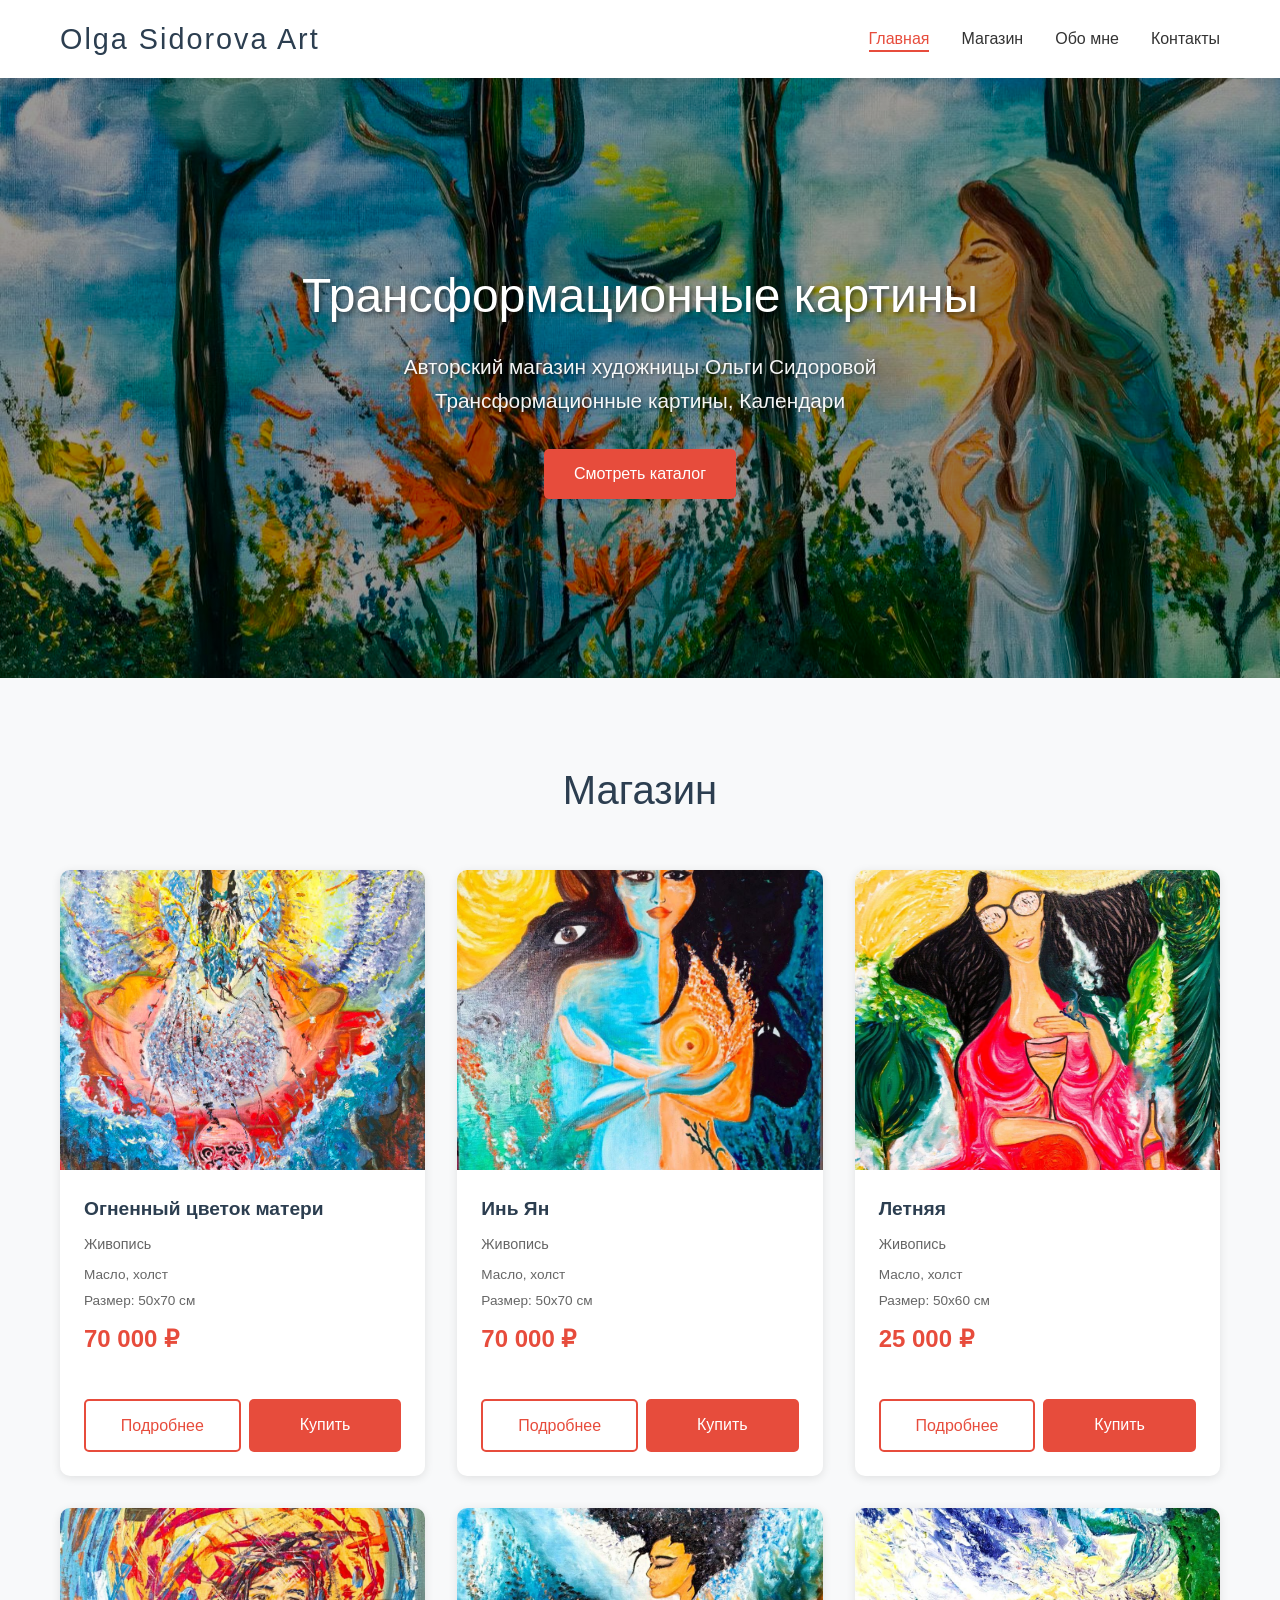
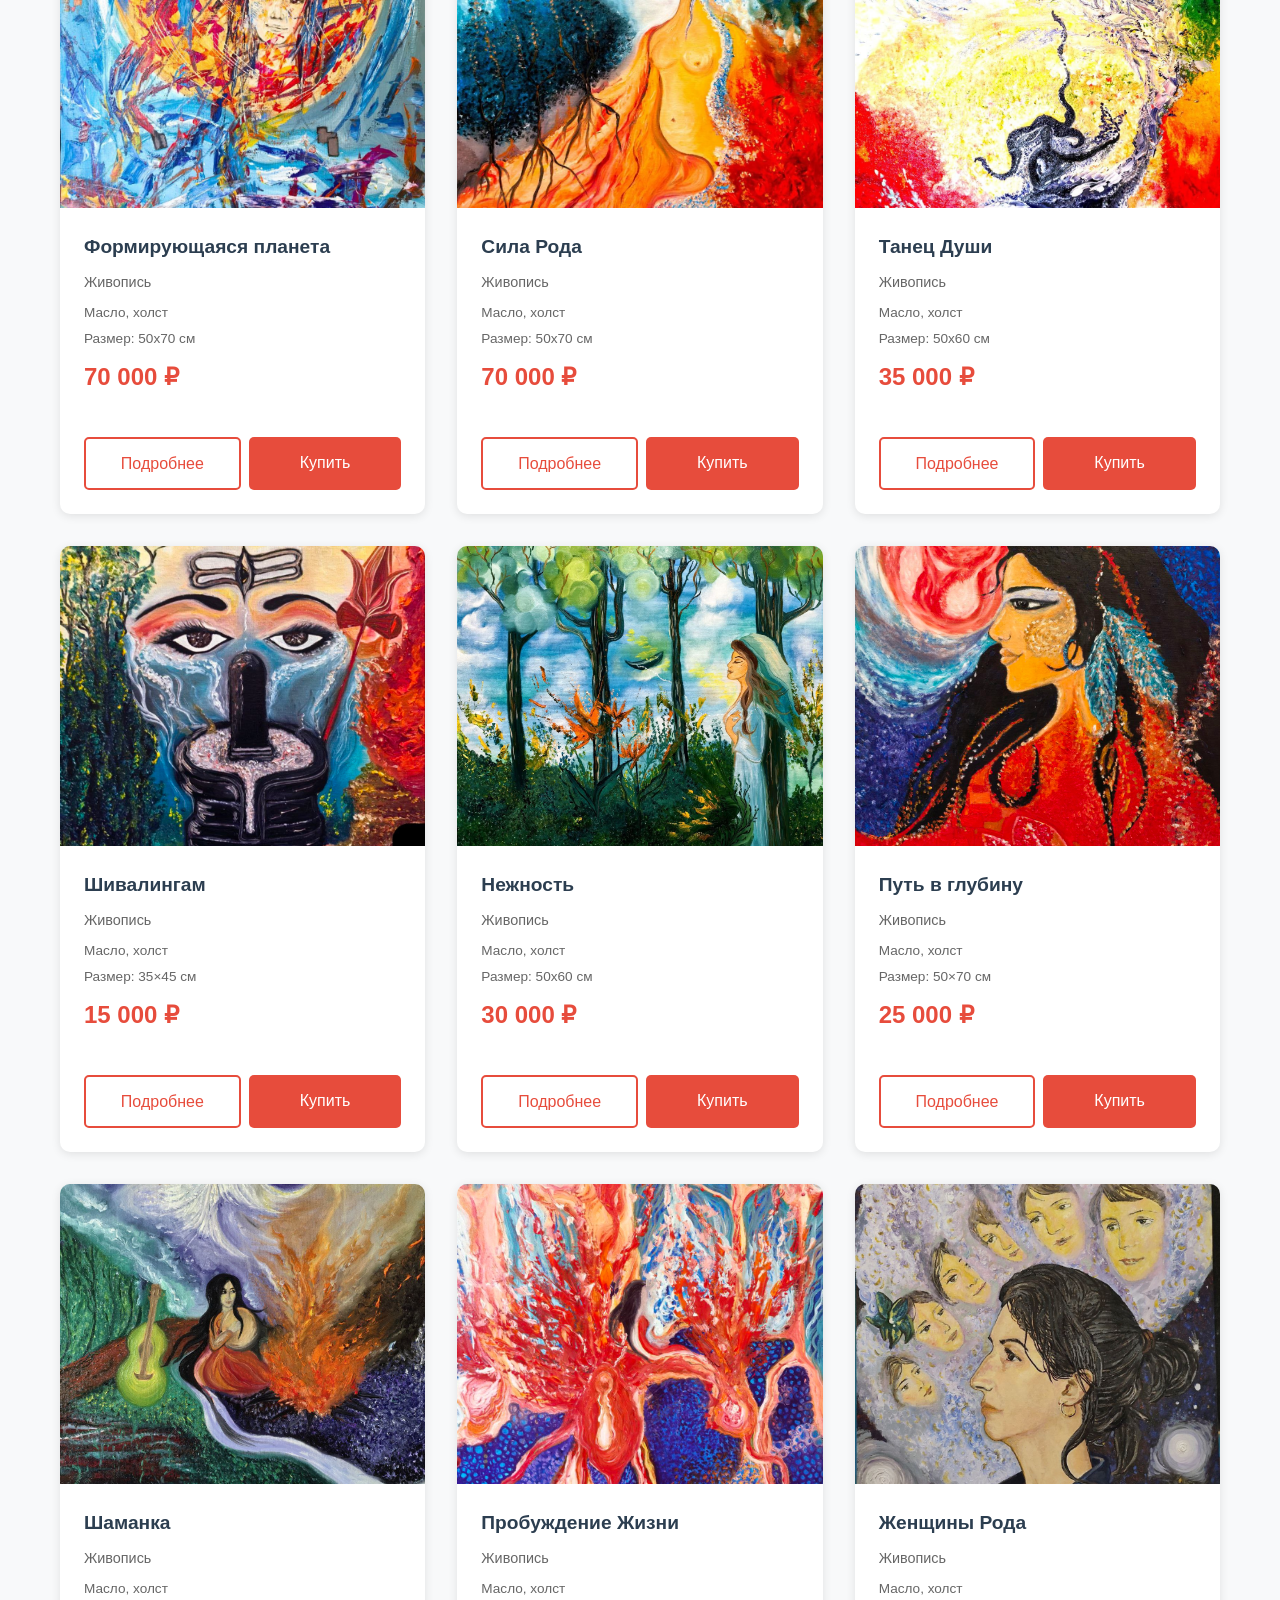
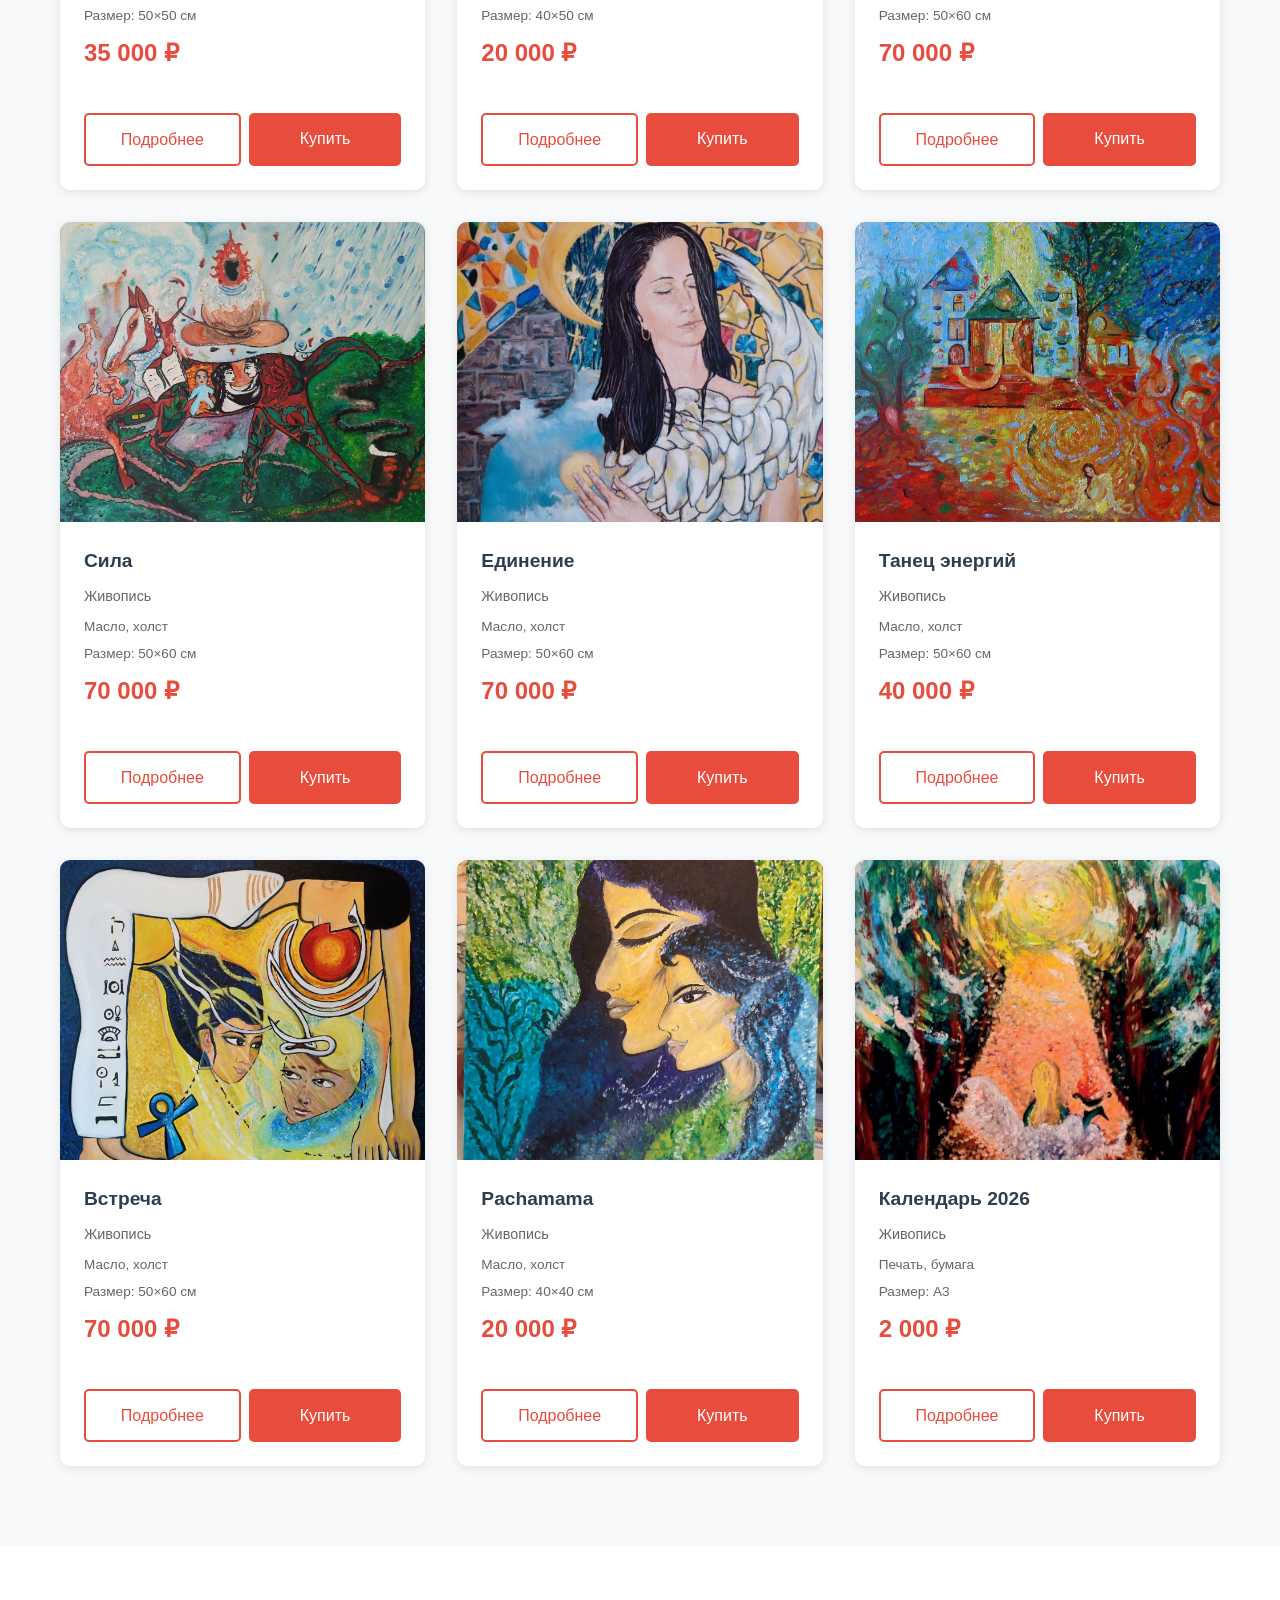
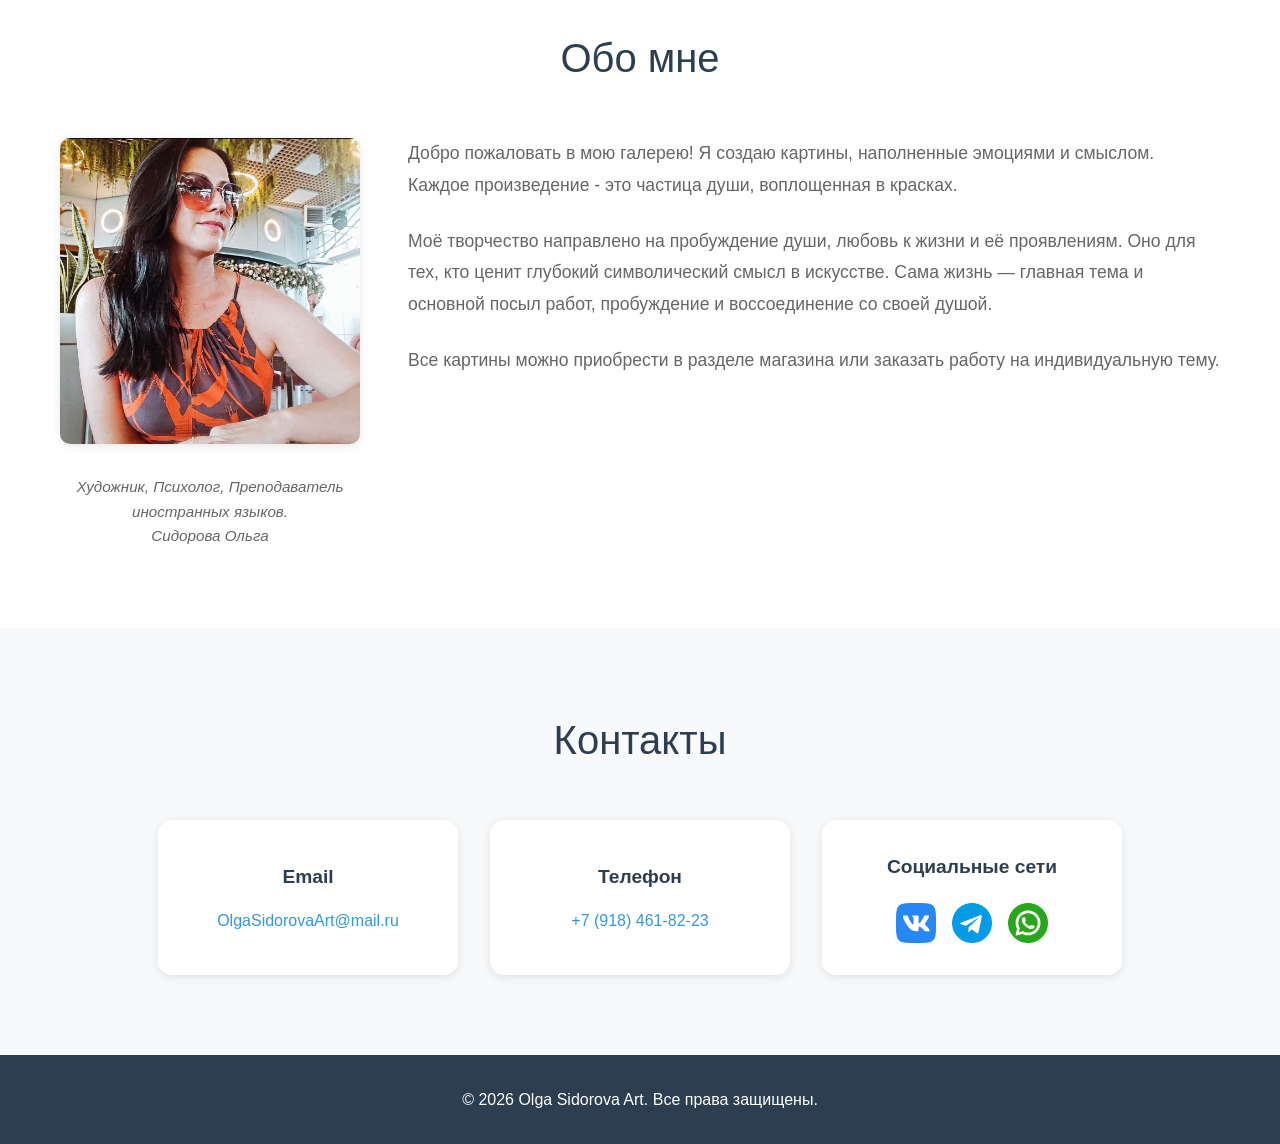
==== commit 26d39bc6: "ЧПУ для товаров (#slug), ссылки без index.html Made-with: Cursor" ====
--- a/index.html
+++ b/index.html
@@ -1,232 +1,232 @@
-<!doctype html>
-<html lang="ru">
-  <head>
-    <meta charset="UTF-8" />
-    <meta name="viewport" content="width=device-width, initial-scale=1.0" />
-    <title>
-      Olga Sidorova Art - Авторский магазин трансформационных картин
-    </title>
-    <link
-      rel="icon"
-      type="image/png"
-      href="icons/free-icon-art-and-design-6811280.png"
-    />
-    <link rel="stylesheet" href="styles.css" />
-  </head>
-  <body>
-    <header class="header">
-      <div class="container">
-        <div class="header-content">
-          <div class="logo">
-            <a href="index.html#home" class="logo-link" aria-label="На главную"
-              ><h1>Olga Sidorova Art</h1></a
-            >
-          </div>
-          <nav class="nav">
-            <ul class="nav-list">
-              <li><a href="#home" class="nav-link active">Главная</a></li>
-              <li><a href="#shop" class="nav-link">Магазин</a></li>
-              <li><a href="#about" class="nav-link">Обо мне</a></li>
-              <li><a href="#contacts" class="nav-link">Контакты</a></li>
-            </ul>
-          </nav>
-          <button class="mobile-menu-toggle" aria-label="Меню">
-            <span></span>
-            <span></span>
-            <span></span>
-          </button>
-        </div>
-      </div>
-    </header>
-
-    <main>
-      <!-- Hero Section -->
-      <section id="home" class="hero">
-        <div class="container">
-          <div class="hero-content">
-            <h2 class="hero-title">Трансформационные картины</h2>
-            <p class="hero-subtitle">
-              Авторский магазин художницы Ольги Сидоровой<br />
-              Трансформационные картины, Календари<br />
-            </p>
-            <a href="#shop" class="btn btn-primary">Смотреть каталог</a>
-          </div>
-        </div>
-      </section>
-
-      <!-- Shop Section -->
-      <section id="shop" class="shop-section">
-        <div class="container">
-          <h2 class="section-title">Магазин</h2>
-          <div class="shop-grid" id="shopGrid">
-            <!-- Shop items will be loaded by JavaScript -->
-          </div>
-        </div>
-      </section>
-
-      <!-- About Section -->
-      <section id="about" class="about-section">
-        <div class="container">
-          <h2 class="section-title">Обо мне</h2>
-          <div class="about-content">
-            <div class="about-image-wrapper">
-              <img
-                src="images/artist.jpg"
-                alt="Сидорова Ольга"
-                class="about-image"
-              />
-              <p class="about-image-caption">
-                Художник, Психолог, Преподаватель иностранных языков.<br />Сидорова
-                Ольга
-              </p>
-            </div>
-            <div class="about-text">
-              <p>
-                Добро пожаловать в мою галерею! Я создаю картины, наполненные
-                эмоциями и смыслом. Каждое произведение - это частица души,
-                воплощенная в красках.
-              </p>
-              <p>
-                Моё творчество направлено на пробуждение души, любовь к жизни и
-                её проявлениям. Оно для тех, кто ценит глубокий символический
-                смысл в искусстве. Сама жизнь — главная тема и основной посыл
-                работ, пробуждение и воссоединение со своей душой.
-              </p>
-              <p>
-                Все картины можно приобрести в разделе магазина или заказать
-                работу на индивидуальную тему.
-              </p>
-            </div>
-          </div>
-        </div>
-      </section>
-
-      <!-- Contacts Section -->
-      <section id="contacts" class="contacts-section">
-        <div class="container">
-          <h2 class="section-title">Контакты</h2>
-          <div class="contacts-content">
-            <div class="contact-info">
-              <div class="contact-item">
-                <h3>Email</h3>
-                <p>
-                  <a href="mailto:OlgaSidorovaArt@mail.ru"
-                    >OlgaSidorovaArt@mail.ru</a
-                  >
-                </p>
-              </div>
-              <div class="contact-item">
-                <h3>Телефон</h3>
-                <p><a href="tel:+79184618223">+7 (918) 461-82-23</a></p>
-              </div>
-              <div class="contact-item">
-                <h3>Социальные сети</h3>
-                <div class="social-links">
-                  <a
-                    href="https://vk.com/o.sidorova1979"
-                    target="_blank"
-                    class="social-link social-icon"
-                    title="VK"
-                    aria-label="VK"
-                  >
-                    <img src="icons/free-icon-vk-5968835.png" alt="VK" />
-                  </a>
-                  <a
-                    href="https://t.me/OlgaSidanapa"
-                    target="_blank"
-                    class="social-link social-icon"
-                    title="Telegram"
-                    aria-label="Telegram"
-                  >
-                    <img
-                      src="icons/free-icon-telegram-2111646.png"
-                      alt="Telegram"
-                    />
-                  </a>
-                  <a
-                    href="https://wa.me/79184618223"
-                    target="_blank"
-                    class="social-link social-icon"
-                    title="WhatsApp"
-                    aria-label="WhatsApp"
-                  >
-                    <img
-                      src="icons/free-icon-whatsapp-3670051.png"
-                      alt="WhatsApp"
-                    />
-                  </a>
-                </div>
-              </div>
-            </div>
-          </div>
-        </div>
-      </section>
-    </main>
-
-    <footer class="footer">
-      <div class="container">
-        <p>&copy; 2026 Olga Sidorova Art. Все права защищены.</p>
-      </div>
-    </footer>
-
-    <!-- Modal for image viewing -->
-    <div class="modal" id="imageModal">
-      <span class="modal-close">&times;</span>
-      <div class="modal-image-container">
-        <img class="modal-content" id="modalImage" alt="" />
-      </div>
-      <div class="modal-caption" id="modalCaption"></div>
-    </div>
-
-    <!-- Modal: choose contact method when buying -->
-    <div class="buy-modal" id="buyModal">
-      <div class="buy-modal-backdrop"></div>
-      <div class="buy-modal-card">
-        <button type="button" class="buy-modal-close" aria-label="Закрыть">
-          &times;
-        </button>
-        <h2 class="buy-modal-title" id="buyModalTitle">Вы хотите купить?</h2>
-        <p class="buy-modal-subtitle">Выберите способ связи с продавцом:</p>
-        <div class="buy-modal-options">
-          <a
-            href="index.html#contacts"
-            class="buy-modal-option buy-modal-option-contacts"
-            >Контакты на сайте</a
-          >
-          <a href="tel:+79184618223" class="buy-modal-option">Телефон</a>
-          <a href="mailto:OlgaSidorovaArt@mail.ru" class="buy-modal-option"
-            >Email</a
-          >
-          <a
-            href="https://vk.com/o.sidorova1979"
-            target="_blank"
-            rel="noopener"
-            class="buy-modal-option"
-            >VK</a
-          >
-          <a
-            href="https://t.me/OlgaSidanapa"
-            target="_blank"
-            rel="noopener"
-            class="buy-modal-option"
-            >Telegram</a
-          >
-          <a
-            href="https://wa.me/79184618223"
-            target="_blank"
-            rel="noopener"
-            class="buy-modal-option"
-            >WhatsApp</a
-          >
-        </div>
-      </div>
-    </div>
-
-    <!-- Scroll to top button -->
-    <button class="scroll-to-top" id="scrollToTop" aria-label="Наверх">
-      <span>↑</span>
-    </button>
-
-    <script src="script.js"></script>
-  </body>
-</html>
+<!doctype html>
+<html lang="ru">
+  <head>
+    <meta charset="UTF-8" />
+    <meta name="viewport" content="width=device-width, initial-scale=1.0" />
+    <title>
+      Olga Sidorova Art - Авторский магазин трансформационных картин
+    </title>
+    <link
+      rel="icon"
+      type="image/png"
+      href="icons/free-icon-art-and-design-6811280.png"
+    />
+    <link rel="stylesheet" href="styles.css" />
+  </head>
+  <body>
+    <header class="header">
+      <div class="container">
+        <div class="header-content">
+          <div class="logo">
+            <a href="./" class="logo-link" aria-label="На главную"
+              ><h1>Olga Sidorova Art</h1></a
+            >
+          </div>
+          <nav class="nav">
+            <ul class="nav-list">
+              <li><a href="#home" class="nav-link active">Главная</a></li>
+              <li><a href="#shop" class="nav-link">Магазин</a></li>
+              <li><a href="#about" class="nav-link">Обо мне</a></li>
+              <li><a href="#contacts" class="nav-link">Контакты</a></li>
+            </ul>
+          </nav>
+          <button class="mobile-menu-toggle" aria-label="Меню">
+            <span></span>
+            <span></span>
+            <span></span>
+          </button>
+        </div>
+      </div>
+    </header>
+
+    <main>
+      <!-- Hero Section -->
+      <section id="home" class="hero">
+        <div class="container">
+          <div class="hero-content">
+            <h2 class="hero-title">Трансформационные картины</h2>
+            <p class="hero-subtitle">
+              Авторский магазин художницы Ольги Сидоровой<br />
+              Трансформационные картины, Календари<br />
+            </p>
+            <a href="#shop" class="btn btn-primary">Смотреть каталог</a>
+          </div>
+        </div>
+      </section>
+
+      <!-- Shop Section -->
+      <section id="shop" class="shop-section">
+        <div class="container">
+          <h2 class="section-title">Магазин</h2>
+          <div class="shop-grid" id="shopGrid">
+            <!-- Shop items will be loaded by JavaScript -->
+          </div>
+        </div>
+      </section>
+
+      <!-- About Section -->
+      <section id="about" class="about-section">
+        <div class="container">
+          <h2 class="section-title">Обо мне</h2>
+          <div class="about-content">
+            <div class="about-image-wrapper">
+              <img
+                src="images/artist.jpg"
+                alt="Сидорова Ольга"
+                class="about-image"
+              />
+              <p class="about-image-caption">
+                Художник, Психолог, Преподаватель иностранных языков.<br />Сидорова
+                Ольга
+              </p>
+            </div>
+            <div class="about-text">
+              <p>
+                Добро пожаловать в мою галерею! Я создаю картины, наполненные
+                эмоциями и смыслом. Каждое произведение - это частица души,
+                воплощенная в красках.
+              </p>
+              <p>
+                Моё творчество направлено на пробуждение души, любовь к жизни и
+                её проявлениям. Оно для тех, кто ценит глубокий символический
+                смысл в искусстве. Сама жизнь — главная тема и основной посыл
+                работ, пробуждение и воссоединение со своей душой.
+              </p>
+              <p>
+                Все картины можно приобрести в разделе магазина или заказать
+                работу на индивидуальную тему.
+              </p>
+            </div>
+          </div>
+        </div>
+      </section>
+
+      <!-- Contacts Section -->
+      <section id="contacts" class="contacts-section">
+        <div class="container">
+          <h2 class="section-title">Контакты</h2>
+          <div class="contacts-content">
+            <div class="contact-info">
+              <div class="contact-item">
+                <h3>Email</h3>
+                <p>
+                  <a href="mailto:OlgaSidorovaArt@mail.ru"
+                    >OlgaSidorovaArt@mail.ru</a
+                  >
+                </p>
+              </div>
+              <div class="contact-item">
+                <h3>Телефон</h3>
+                <p><a href="tel:+79184618223">+7 (918) 461-82-23</a></p>
+              </div>
+              <div class="contact-item">
+                <h3>Социальные сети</h3>
+                <div class="social-links">
+                  <a
+                    href="https://vk.com/o.sidorova1979"
+                    target="_blank"
+                    class="social-link social-icon"
+                    title="VK"
+                    aria-label="VK"
+                  >
+                    <img src="icons/free-icon-vk-5968835.png" alt="VK" />
+                  </a>
+                  <a
+                    href="https://t.me/OlgaSidanapa"
+                    target="_blank"
+                    class="social-link social-icon"
+                    title="Telegram"
+                    aria-label="Telegram"
+                  >
+                    <img
+                      src="icons/free-icon-telegram-2111646.png"
+                      alt="Telegram"
+                    />
+                  </a>
+                  <a
+                    href="https://wa.me/79184618223"
+                    target="_blank"
+                    class="social-link social-icon"
+                    title="WhatsApp"
+                    aria-label="WhatsApp"
+                  >
+                    <img
+                      src="icons/free-icon-whatsapp-3670051.png"
+                      alt="WhatsApp"
+                    />
+                  </a>
+                </div>
+              </div>
+            </div>
+          </div>
+        </div>
+      </section>
+    </main>
+
+    <footer class="footer">
+      <div class="container">
+        <p>&copy; 2026 Olga Sidorova Art. Все права защищены.</p>
+      </div>
+    </footer>
+
+    <!-- Modal for image viewing -->
+    <div class="modal" id="imageModal">
+      <span class="modal-close">&times;</span>
+      <div class="modal-image-container">
+        <img class="modal-content" id="modalImage" alt="" />
+      </div>
+      <div class="modal-caption" id="modalCaption"></div>
+    </div>
+
+    <!-- Modal: choose contact method when buying -->
+    <div class="buy-modal" id="buyModal">
+      <div class="buy-modal-backdrop"></div>
+      <div class="buy-modal-card">
+        <button type="button" class="buy-modal-close" aria-label="Закрыть">
+          &times;
+        </button>
+        <h2 class="buy-modal-title" id="buyModalTitle">Вы хотите купить?</h2>
+        <p class="buy-modal-subtitle">Выберите способ связи с продавцом:</p>
+        <div class="buy-modal-options">
+          <a
+            href="./#contacts"
+            class="buy-modal-option buy-modal-option-contacts"
+            >Контакты на сайте</a
+          >
+          <a href="tel:+79184618223" class="buy-modal-option">Телефон</a>
+          <a href="mailto:OlgaSidorovaArt@mail.ru" class="buy-modal-option"
+            >Email</a
+          >
+          <a
+            href="https://vk.com/o.sidorova1979"
+            target="_blank"
+            rel="noopener"
+            class="buy-modal-option"
+            >VK</a
+          >
+          <a
+            href="https://t.me/OlgaSidanapa"
+            target="_blank"
+            rel="noopener"
+            class="buy-modal-option"
+            >Telegram</a
+          >
+          <a
+            href="https://wa.me/79184618223"
+            target="_blank"
+            rel="noopener"
+            class="buy-modal-option"
+            >WhatsApp</a
+          >
+        </div>
+      </div>
+    </div>
+
+    <!-- Scroll to top button -->
+    <button class="scroll-to-top" id="scrollToTop" aria-label="Наверх">
+      <span>↑</span>
+    </button>
+
+    <script src="script.js"></script>
+  </body>
+</html>
--- a/styles.css
+++ b/styles.css
@@ -1,940 +1,940 @@
-:root {
-    --primary-color: #2c3e50;
-    --secondary-color: #e74c3c;
-    --accent-color: #3498db;
-    --text-color: #333;
-    --text-light: #666;
-    --bg-color: #f8f9fa;
-    --white: #ffffff;
-    --border-color: #e0e0e0;
-    --shadow: 0 2px 10px rgba(0, 0, 0, 0.1);
-    --shadow-hover: 0 5px 20px rgba(0, 0, 0, 0.15);
-}
-
-* {
-    margin: 0;
-    padding: 0;
-    box-sizing: border-box;
-}
-
-html {
-    overflow-x: hidden;
-    width: 100%;
-}
-
-body {
-    font-family: 'Segoe UI', Tahoma, Geneva, Verdana, sans-serif;
-    color: var(--text-color);
-    background-color: var(--bg-color);
-    line-height: 1.6;
-    overflow-x: hidden;
-    width: 100%;
-    max-width: 100vw;
-}
-
-.container {
-    max-width: 1200px;
-    margin: 0 auto;
-    padding: 0 20px;
-    width: 100%;
-    box-sizing: border-box;
-}
-
-/* Header */
-.header {
-    background-color: var(--white);
-    box-shadow: var(--shadow);
-    position: sticky;
-    top: 0;
-    z-index: 1000;
-}
-
-.header-content {
-    display: flex;
-    justify-content: space-between;
-    align-items: center;
-    padding: 1rem 0;
-    width: 100%;
-    box-sizing: border-box;
-}
-
-.logo-link {
-    text-decoration: none;
-    color: inherit;
-}
-
-.logo-link:hover h1 {
-    color: var(--secondary-color);
-}
-
-.logo h1 {
-    font-size: 1.8rem;
-    color: var(--primary-color);
-    font-weight: 300;
-    letter-spacing: 2px;
-    transition: color 0.3s;
-}
-
-.nav-list {
-    display: flex;
-    list-style: none;
-    gap: 2rem;
-}
-
-.nav-link {
-    text-decoration: none;
-    color: var(--text-color);
-    font-weight: 500;
-    transition: color 0.3s;
-    position: relative;
-}
-
-.nav-link:hover,
-.nav-link.active {
-    color: var(--secondary-color);
-}
-
-.nav-link.active::after {
-    content: '';
-    position: absolute;
-    bottom: -5px;
-    left: 0;
-    width: 100%;
-    height: 2px;
-    background-color: var(--secondary-color);
-}
-
-.mobile-menu-toggle {
-    display: none;
-    flex-direction: column;
-    background: none;
-    border: none;
-    cursor: pointer;
-    gap: 5px;
-}
-
-.mobile-menu-toggle span {
-    width: 25px;
-    height: 3px;
-    background-color: var(--primary-color);
-    transition: all 0.3s;
-}
-
-/* Hero Section */
-.hero {
-    background: linear-gradient(rgba(0, 0, 0, 0.4), rgba(0, 0, 0, 0.4)), url('images/hero-background.jpg') center center / cover no-repeat;
-    color: var(--white);
-    padding: 8rem 0;
-    text-align: center;
-    position: relative;
-    min-height: 600px;
-    display: flex;
-    align-items: center;
-}
-
-.hero .container {
-    position: relative;
-    z-index: 2;
-}
-
-.hero-content {
-    max-width: 800px;
-    margin: 0 auto;
-    position: relative;
-    z-index: 2;
-}
-
-.hero-title {
-    font-size: 3rem;
-    margin-bottom: 1rem;
-    font-weight: 300;
-    text-shadow: 2px 2px 4px rgba(0, 0, 0, 0.5);
-}
-
-.hero-subtitle {
-    font-size: 1.3rem;
-    margin-bottom: 2rem;
-    opacity: 0.95;
-    text-shadow: 1px 1px 3px rgba(0, 0, 0, 0.5);
-}
-
-/* Buttons */
-.btn {
-    display: inline-block;
-    padding: 12px 30px;
-    text-decoration: none;
-    border-radius: 5px;
-    transition: all 0.3s;
-    border: none;
-    cursor: pointer;
-    font-size: 1rem;
-    font-weight: 500;
-}
-
-.btn-primary {
-    background-color: var(--secondary-color);
-    color: var(--white);
-}
-
-.btn-primary:hover {
-    background-color: #c0392b;
-    transform: translateY(-2px);
-    box-shadow: var(--shadow-hover);
-}
-
-/* Section Styles */
-section {
-    padding: 5rem 0;
-}
-
-.section-title {
-    font-size: 2.5rem;
-    text-align: center;
-    margin-bottom: 3rem;
-    color: var(--primary-color);
-    font-weight: 300;
-}
-
-/* Gallery Section */
-.gallery-tabs {
-    display: flex;
-    justify-content: center;
-    gap: 1rem;
-    margin-bottom: 3rem;
-    flex-wrap: wrap;
-}
-
-.tab-btn {
-    padding: 10px 20px;
-    background-color: var(--white);
-    border: 2px solid var(--border-color);
-    border-radius: 25px;
-    cursor: pointer;
-    transition: all 0.3s;
-    font-size: 1rem;
-    color: var(--text-color);
-}
-
-.tab-btn:hover,
-.tab-btn.active {
-    background-color: var(--secondary-color);
-    color: var(--white);
-    border-color: var(--secondary-color);
-}
-
-.gallery-grid,
-.shop-grid {
-    display: grid;
-    grid-template-columns: repeat(auto-fill, minmax(300px, 1fr));
-    gap: 2rem;
-}
-
-.gallery-item,
-.shop-item {
-    background-color: var(--white);
-    border-radius: 10px;
-    overflow: hidden;
-    box-shadow: var(--shadow);
-    transition: transform 0.3s, box-shadow 0.3s;
-    position: relative;
-}
-
-.shop-item-link {
-    text-decoration: none;
-    color: inherit;
-    display: block;
-}
-
-.gallery-item:hover,
-.shop-item:hover {
-    transform: translateY(-5px);
-    box-shadow: var(--shadow-hover);
-}
-
-.gallery-item {
-    cursor: default;
-}
-
-.gallery-item[style*="cursor: pointer"] {
-    cursor: pointer;
-}
-
-.gallery-item-image,
-.shop-item-image {
-    width: 100%;
-    height: 300px;
-    background-color: #e0e0e0;
-    display: flex;
-    align-items: center;
-    justify-content: center;
-    color: var(--text-light);
-    font-size: 3rem;
-    overflow: hidden;
-}
-
-.gallery-item-image img,
-.shop-item-image img {
-    width: 100%;
-    height: 100%;
-    object-fit: cover;
-}
-
-.gallery-item-placeholder,
-.shop-item-placeholder {
-    width: 100%;
-    height: 100%;
-    display: flex;
-    align-items: center;
-    justify-content: center;
-    font-size: 3rem;
-}
-
-.gallery-item-info,
-.shop-item-info {
-    padding: 1.5rem;
-}
-
-.gallery-item-title,
-.shop-item-title {
-    font-size: 1.2rem;
-    margin-bottom: 0.5rem;
-    color: var(--primary-color);
-}
-
-.gallery-item-category,
-.shop-item-category {
-    color: var(--text-light);
-    font-size: 0.9rem;
-    margin-bottom: 0.5rem;
-}
-
-.gallery-item-material,
-.shop-item-material,
-.gallery-item-size,
-.shop-item-size {
-    color: var(--text-light);
-    font-size: 0.85rem;
-    margin-bottom: 0.3rem;
-}
-
-.shop-item-price {
-    font-size: 1.5rem;
-    color: var(--secondary-color);
-    font-weight: bold;
-    margin-top: 0.5rem;
-}
-
-.shop-item-buttons {
-    display: flex;
-    gap: 0.5rem;
-    margin-top: 1rem;
-    padding: 0 1.5rem 1.5rem;
-    position: relative;
-    z-index: 10;
-}
-
-.shop-item-btn,
-.shop-item-btn-link {
-    flex: 1;
-    text-align: center;
-}
-
-.shop-item-btn {
-    position: relative;
-    z-index: 11;
-}
-
-.shop-item-btn-link {
-    display: inline-block;
-    padding: 12px 30px;
-    text-decoration: none;
-    border-radius: 5px;
-    transition: all 0.3s;
-    border: 2px solid var(--secondary-color);
-    background-color: transparent;
-    color: var(--secondary-color);
-    font-size: 1rem;
-    font-weight: 500;
-    font-family: inherit;
-}
-
-.shop-item-btn-link:hover {
-    background-color: var(--secondary-color);
-    color: var(--white);
-}
-
-.gallery-detail-link {
-    display: inline-block;
-    margin-top: 0.5rem;
-    color: var(--accent-color);
-    text-decoration: none;
-    font-size: 0.9rem;
-    transition: color 0.3s;
-}
-
-.gallery-detail-link:hover {
-    color: var(--secondary-color);
-    text-decoration: underline;
-}
-
-/* About Section */
-.about-section {
-    background-color: var(--white);
-}
-
-.about-content {
-    max-width: 1200px;
-    margin: 0 auto;
-    display: grid;
-    grid-template-columns: 300px 1fr;
-    gap: 3rem;
-    align-items: start;
-}
-
-.about-image-wrapper {
-    text-align: center;
-}
-
-.about-image {
-    width: 100%;
-    max-width: 300px;
-    height: auto;
-    border-radius: 10px;
-    box-shadow: var(--shadow);
-    object-fit: cover;
-    margin-bottom: 1rem;
-}
-
-.about-image-caption {
-    font-size: 0.95rem;
-    color: var(--text-light);
-    line-height: 1.6;
-    font-style: italic;
-    margin-top: 0.5rem;
-}
-
-.about-text {
-    text-align: left;
-}
-
-.about-text p {
-    margin-bottom: 1.5rem;
-    font-size: 1.1rem;
-    color: var(--text-light);
-    line-height: 1.8;
-}
-
-/* Contacts Section */
-.contacts-content {
-    display: flex;
-    justify-content: center;
-    align-items: stretch;
-}
-
-.contact-info {
-    display: flex;
-    flex-direction: row;
-    flex-wrap: wrap;
-    justify-content: center;
-    gap: 2rem;
-    max-width: 1100px;
-}
-
-.contact-item {
-    flex: 0 0 300px;
-    width: 300px;
-    min-height: 140px;
-    padding: 2rem;
-    background: var(--white);
-    border-radius: 14px;
-    box-shadow: var(--shadow);
-    text-align: center;
-    transition: box-shadow 0.3s, transform 0.3s;
-    display: flex;
-    flex-direction: column;
-    align-items: center;
-    justify-content: center;
-}
-
-.contact-item:hover {
-    box-shadow: var(--shadow-hover);
-    transform: translateY(-2px);
-}
-
-.contact-item h3 {
-    color: var(--primary-color);
-    margin: 0 0 1rem 0;
-    font-size: 1.2rem;
-    font-weight: 600;
-    width: 100%;
-    text-align: center;
-}
-
-.contact-item p {
-    color: var(--text-light);
-    margin: 0;
-    width: 100%;
-    text-align: center;
-    line-height: 1.5;
-}
-
-.contact-item a {
-    color: var(--accent-color);
-    text-decoration: none;
-    display: inline-block;
-    text-align: center;
-}
-
-.contact-item a:hover {
-    text-decoration: underline;
-}
-
-.contact-item .social-links {
-    justify-content: center;
-    margin-top: 0.25rem;
-}
-
-.social-links {
-    display: flex;
-    gap: 1rem;
-    flex-wrap: wrap;
-    align-items: center;
-}
-
-.social-link {
-    padding: 8px 16px;
-    background-color: var(--accent-color);
-    color: var(--white);
-    text-decoration: none;
-    border-radius: 5px;
-    transition: background-color 0.3s;
-}
-
-.social-link:hover {
-    background-color: #2980b9;
-}
-
-.social-icon {
-    padding: 0;
-    background-color: transparent;
-    display: flex;
-    align-items: center;
-    justify-content: center;
-    width: 40px;
-    height: 40px;
-    border-radius: 50%;
-    transition: transform 0.3s, opacity 0.3s;
-}
-
-.social-icon:hover {
-    background-color: transparent;
-    transform: scale(1.1);
-    opacity: 0.8;
-}
-
-.social-icon img {
-    width: 100%;
-    height: 100%;
-    object-fit: contain;
-    transition: filter 0.3s, transform 0.3s;
-}
-
-.social-icon:hover img {
-    filter: brightness(1.1);
-    transform: scale(1.1);
-}
-
-.site-logo img {
-    filter: drop-shadow(0 2px 4px rgba(0, 0, 0, 0.2));
-}
-
-/* Contact Form */
-.contact-form {
-    background-color: var(--white);
-    padding: 2rem;
-    border-radius: 10px;
-    box-shadow: var(--shadow);
-}
-
-.contact-form h3 {
-    color: var(--primary-color);
-    margin-bottom: 1.5rem;
-    font-size: 1.5rem;
-}
-
-.form-group {
-    margin-bottom: 1.5rem;
-}
-
-.form-group label {
-    display: block;
-    margin-bottom: 0.5rem;
-    color: var(--text-color);
-    font-weight: 500;
-}
-
-.form-group input,
-.form-group textarea {
-    width: 100%;
-    padding: 12px;
-    border: 2px solid var(--border-color);
-    border-radius: 5px;
-    font-size: 1rem;
-    font-family: inherit;
-    transition: border-color 0.3s;
-}
-
-.form-group input:focus,
-.form-group textarea:focus {
-    outline: none;
-    border-color: var(--accent-color);
-}
-
-/* Footer */
-.footer {
-    background-color: var(--primary-color);
-    color: var(--white);
-    text-align: center;
-    padding: 2rem 0;
-}
-
-/* Modal */
-.modal {
-    display: none;
-    position: fixed;
-    z-index: 2000;
-    left: 0;
-    top: 0;
-    width: 100%;
-    height: 100%;
-    background-color: rgba(0, 0, 0, 0.9);
-    animation: fadeIn 0.3s;
-}
-
-.modal.active {
-    display: flex;
-    align-items: center;
-    justify-content: center;
-}
-
-.modal-image-container {
-    position: relative;
-    max-width: 90%;
-    max-height: 90%;
-    display: flex;
-    align-items: center;
-    justify-content: center;
-}
-
-.modal-content {
-    max-width: 100%;
-    max-height: 90vh;
-    object-fit: contain;
-    animation: zoomIn 0.3s;
-    display: block;
-}
-
-.modal-content[src=""] {
-    display: none;
-}
-
-.modal-close {
-    position: absolute;
-    top: 20px;
-    right: 35px;
-    color: var(--white);
-    font-size: 40px;
-    font-weight: bold;
-    cursor: pointer;
-    transition: color 0.3s;
-}
-
-.modal-close:hover {
-    color: var(--secondary-color);
-}
-
-.modal-caption {
-    position: absolute;
-    bottom: 20px;
-    left: 50%;
-    transform: translateX(-50%);
-    color: var(--white);
-    font-size: 1.2rem;
-    text-align: center;
-}
-
-.modal-caption-hidden {
-    display: none;
-}
-
-/* Buy modal: choose contact method */
-.buy-modal {
-    display: none;
-    position: fixed;
-    left: 0;
-    top: 0;
-    width: 100%;
-    height: 100%;
-    z-index: 2100;
-    align-items: center;
-    justify-content: center;
-    padding: 1rem;
-    animation: fadeIn 0.25s;
-}
-
-.buy-modal.active {
-    display: flex;
-}
-
-.buy-modal-backdrop {
-    position: absolute;
-    inset: 0;
-    background-color: rgba(0, 0, 0, 0.5);
-    cursor: pointer;
-}
-
-.buy-modal-card {
-    position: relative;
-    background: var(--white);
-    border-radius: 16px;
-    box-shadow: 0 20px 60px rgba(0, 0, 0, 0.2);
-    max-width: 420px;
-    width: 100%;
-    padding: 2rem;
-    animation: zoomIn 0.25s;
-}
-
-.buy-modal-close {
-    position: absolute;
-    top: 1rem;
-    right: 1rem;
-    width: 36px;
-    height: 36px;
-    border: none;
-    background: none;
-    color: var(--text-light);
-    font-size: 1.75rem;
-    line-height: 1;
-    cursor: pointer;
-    border-radius: 50%;
-    transition: color 0.2s, background 0.2s;
-}
-
-.buy-modal-close:hover {
-    color: var(--primary-color);
-    background: var(--bg-color);
-}
-
-.buy-modal-title {
-    font-size: 1.35rem;
-    font-weight: 600;
-    color: var(--primary-color);
-    margin: 0 0 0.5rem 0;
-    padding-right: 2.5rem;
-}
-
-.buy-modal-subtitle {
-    font-size: 0.95rem;
-    color: var(--text-light);
-    margin: 0 0 1.5rem 0;
-}
-
-.buy-modal-options {
-    display: flex;
-    flex-direction: column;
-    gap: 0.75rem;
-}
-
-.buy-modal-option {
-    display: block;
-    padding: 0.9rem 1.25rem;
-    text-align: center;
-    text-decoration: none;
-    font-size: 1rem;
-    font-weight: 500;
-    color: var(--primary-color);
-    background: var(--bg-color);
-    border: 2px solid var(--border-color);
-    border-radius: 10px;
-    transition: background 0.2s, border-color 0.2s, color 0.2s;
-}
-
-.buy-modal-option:hover {
-    background: var(--white);
-    border-color: var(--secondary-color);
-    color: var(--secondary-color);
-}
-
-.buy-modal-option-contacts {
-    background: var(--secondary-color);
-    border-color: var(--secondary-color);
-    color: var(--white);
-}
-
-.buy-modal-option-contacts:hover {
-    background: #c0392b;
-    border-color: #c0392b;
-    color: var(--white);
-}
-
-@keyframes fadeIn {
-    from { opacity: 0; }
-    to { opacity: 1; }
-}
-
-@keyframes zoomIn {
-    from { transform: scale(0.8); }
-    to { transform: scale(1); }
-}
-
-/* Responsive Design */
-@media (max-width: 768px) {
-    .nav {
-        display: none;
-        position: fixed;
-        top: 70px;
-        left: 0;
-        right: 0;
-        background: var(--white);
-        box-shadow: 0 4px 10px rgba(0, 0, 0, 0.1);
-        z-index: 999;
-        padding: 1.5rem 0;
-        max-height: calc(100vh - 70px);
-        overflow-y: auto;
-    }
-
-    .nav.active {
-        display: block;
-    }
-
-    .nav-list {
-        flex-direction: column;
-        gap: 0;
-        padding: 0 1.5rem;
-    }
-
-    .nav-link {
-        display: block;
-        padding: 1rem 0;
-        border-bottom: 1px solid var(--border-color);
-    }
-
-    .nav-link:last-child {
-        border-bottom: none;
-    }
-
-    .mobile-menu-toggle {
-        display: flex;
-    }
-
-    .hero-title {
-        font-size: 2rem;
-    }
-
-    .hero-subtitle {
-        font-size: 1.1rem;
-    }
-
-    .gallery-grid,
-    .shop-grid {
-        grid-template-columns: 1fr;
-    }
-
-    .contacts-content {
-        padding: 0 1rem;
-    }
-
-    .contacts-content {
-        width: 100%;
-        padding: 0 1rem;
-    }
-
-    .contact-info {
-        flex-direction: column;
-        align-items: stretch;
-        max-width: 100%;
-        width: 100%;
-        gap: 1.5rem;
-    }
-
-    .contact-item {
-        flex: 1 1 auto;
-        width: 100%;
-        max-width: 100%;
-        min-width: 0;
-    }
-
-    .section-title {
-        font-size: 2rem;
-    }
-
-    .about-content {
-        grid-template-columns: 1fr;
-        gap: 2rem;
-        text-align: center;
-    }
-
-    .about-text {
-        text-align: center;
-    }
-
-    .about-image-wrapper {
-        margin: 0 auto;
-        max-width: 300px;
-    }
-}
-
-/* Scroll to top button */
-.scroll-to-top {
-    position: fixed;
-    bottom: 4rem;
-    left: 2rem;
-    width: 50px;
-    height: 50px;
-    border-radius: 50%;
-    background-color: var(--secondary-color);
-    color: var(--white);
-    border: none;
-    cursor: pointer;
-    display: none;
-    align-items: center;
-    justify-content: center;
-    font-size: 1.5rem;
-    box-shadow: 0 4px 15px rgba(0, 0, 0, 0.2);
-    transition: all 0.3s;
-    z-index: 1000;
-    opacity: 0;
-    transform: translateY(20px);
-}
-
-.scroll-to-top.visible {
-    display: flex;
-    opacity: 1;
-    transform: translateY(0);
-}
-
-.scroll-to-top:hover {
-    background-color: #c0392b;
-    transform: translateY(-3px);
-    box-shadow: 0 6px 20px rgba(0, 0, 0, 0.3);
-}
-
-.scroll-to-top span {
-    line-height: 1;
-    font-weight: bold;
-}
-
-@media (max-width: 768px) {
-    .scroll-to-top {
-        width: 48px;
-        height: 48px;
-        bottom: 3.5rem;
-        left: 1.5rem;
-        font-size: 1.3rem;
-    }
-}
-
-/* Smooth scrolling */
-html {
-    scroll-behavior: smooth;
+:root {
+    --primary-color: #2c3e50;
+    --secondary-color: #e74c3c;
+    --accent-color: #3498db;
+    --text-color: #333;
+    --text-light: #666;
+    --bg-color: #f8f9fa;
+    --white: #ffffff;
+    --border-color: #e0e0e0;
+    --shadow: 0 2px 10px rgba(0, 0, 0, 0.1);
+    --shadow-hover: 0 5px 20px rgba(0, 0, 0, 0.15);
+}
+
+* {
+    margin: 0;
+    padding: 0;
+    box-sizing: border-box;
+}
+
+html {
+    overflow-x: hidden;
+    width: 100%;
+}
+
+body {
+    font-family: 'Segoe UI', Tahoma, Geneva, Verdana, sans-serif;
+    color: var(--text-color);
+    background-color: var(--bg-color);
+    line-height: 1.6;
+    overflow-x: hidden;
+    width: 100%;
+    max-width: 100vw;
+}
+
+.container {
+    max-width: 1200px;
+    margin: 0 auto;
+    padding: 0 20px;
+    width: 100%;
+    box-sizing: border-box;
+}
+
+/* Header */
+.header {
+    background-color: var(--white);
+    box-shadow: var(--shadow);
+    position: sticky;
+    top: 0;
+    z-index: 1000;
+}
+
+.header-content {
+    display: flex;
+    justify-content: space-between;
+    align-items: center;
+    padding: 1rem 0;
+    width: 100%;
+    box-sizing: border-box;
+}
+
+.logo-link {
+    text-decoration: none;
+    color: inherit;
+}
+
+.logo-link:hover h1 {
+    color: var(--secondary-color);
+}
+
+.logo h1 {
+    font-size: 1.8rem;
+    color: var(--primary-color);
+    font-weight: 300;
+    letter-spacing: 2px;
+    transition: color 0.3s;
+}
+
+.nav-list {
+    display: flex;
+    list-style: none;
+    gap: 2rem;
+}
+
+.nav-link {
+    text-decoration: none;
+    color: var(--text-color);
+    font-weight: 500;
+    transition: color 0.3s;
+    position: relative;
+}
+
+.nav-link:hover,
+.nav-link.active {
+    color: var(--secondary-color);
+}
+
+.nav-link.active::after {
+    content: '';
+    position: absolute;
+    bottom: -5px;
+    left: 0;
+    width: 100%;
+    height: 2px;
+    background-color: var(--secondary-color);
+}
+
+.mobile-menu-toggle {
+    display: none;
+    flex-direction: column;
+    background: none;
+    border: none;
+    cursor: pointer;
+    gap: 5px;
+}
+
+.mobile-menu-toggle span {
+    width: 25px;
+    height: 3px;
+    background-color: var(--primary-color);
+    transition: all 0.3s;
+}
+
+/* Hero Section */
+.hero {
+    background: linear-gradient(rgba(0, 0, 0, 0.4), rgba(0, 0, 0, 0.4)), url('images/hero-background.jpg') center center / cover no-repeat;
+    color: var(--white);
+    padding: 8rem 0;
+    text-align: center;
+    position: relative;
+    min-height: 600px;
+    display: flex;
+    align-items: center;
+}
+
+.hero .container {
+    position: relative;
+    z-index: 2;
+}
+
+.hero-content {
+    max-width: 800px;
+    margin: 0 auto;
+    position: relative;
+    z-index: 2;
+}
+
+.hero-title {
+    font-size: 3rem;
+    margin-bottom: 1rem;
+    font-weight: 300;
+    text-shadow: 2px 2px 4px rgba(0, 0, 0, 0.5);
+}
+
+.hero-subtitle {
+    font-size: 1.3rem;
+    margin-bottom: 2rem;
+    opacity: 0.95;
+    text-shadow: 1px 1px 3px rgba(0, 0, 0, 0.5);
+}
+
+/* Buttons */
+.btn {
+    display: inline-block;
+    padding: 12px 30px;
+    text-decoration: none;
+    border-radius: 5px;
+    transition: all 0.3s;
+    border: none;
+    cursor: pointer;
+    font-size: 1rem;
+    font-weight: 500;
+}
+
+.btn-primary {
+    background-color: var(--secondary-color);
+    color: var(--white);
+}
+
+.btn-primary:hover {
+    background-color: #c0392b;
+    transform: translateY(-2px);
+    box-shadow: var(--shadow-hover);
+}
+
+/* Section Styles */
+section {
+    padding: 5rem 0;
+}
+
+.section-title {
+    font-size: 2.5rem;
+    text-align: center;
+    margin-bottom: 3rem;
+    color: var(--primary-color);
+    font-weight: 300;
+}
+
+/* Gallery Section */
+.gallery-tabs {
+    display: flex;
+    justify-content: center;
+    gap: 1rem;
+    margin-bottom: 3rem;
+    flex-wrap: wrap;
+}
+
+.tab-btn {
+    padding: 10px 20px;
+    background-color: var(--white);
+    border: 2px solid var(--border-color);
+    border-radius: 25px;
+    cursor: pointer;
+    transition: all 0.3s;
+    font-size: 1rem;
+    color: var(--text-color);
+}
+
+.tab-btn:hover,
+.tab-btn.active {
+    background-color: var(--secondary-color);
+    color: var(--white);
+    border-color: var(--secondary-color);
+}
+
+.gallery-grid,
+.shop-grid {
+    display: grid;
+    grid-template-columns: repeat(auto-fill, minmax(300px, 1fr));
+    gap: 2rem;
+}
+
+.gallery-item,
+.shop-item {
+    background-color: var(--white);
+    border-radius: 10px;
+    overflow: hidden;
+    box-shadow: var(--shadow);
+    transition: transform 0.3s, box-shadow 0.3s;
+    position: relative;
+}
+
+.shop-item-link {
+    text-decoration: none;
+    color: inherit;
+    display: block;
+}
+
+.gallery-item:hover,
+.shop-item:hover {
+    transform: translateY(-5px);
+    box-shadow: var(--shadow-hover);
+}
+
+.gallery-item {
+    cursor: default;
+}
+
+.gallery-item[style*="cursor: pointer"] {
+    cursor: pointer;
+}
+
+.gallery-item-image,
+.shop-item-image {
+    width: 100%;
+    height: 300px;
+    background-color: #e0e0e0;
+    display: flex;
+    align-items: center;
+    justify-content: center;
+    color: var(--text-light);
+    font-size: 3rem;
+    overflow: hidden;
+}
+
+.gallery-item-image img,
+.shop-item-image img {
+    width: 100%;
+    height: 100%;
+    object-fit: cover;
+}
+
+.gallery-item-placeholder,
+.shop-item-placeholder {
+    width: 100%;
+    height: 100%;
+    display: flex;
+    align-items: center;
+    justify-content: center;
+    font-size: 3rem;
+}
+
+.gallery-item-info,
+.shop-item-info {
+    padding: 1.5rem;
+}
+
+.gallery-item-title,
+.shop-item-title {
+    font-size: 1.2rem;
+    margin-bottom: 0.5rem;
+    color: var(--primary-color);
+}
+
+.gallery-item-category,
+.shop-item-category {
+    color: var(--text-light);
+    font-size: 0.9rem;
+    margin-bottom: 0.5rem;
+}
+
+.gallery-item-material,
+.shop-item-material,
+.gallery-item-size,
+.shop-item-size {
+    color: var(--text-light);
+    font-size: 0.85rem;
+    margin-bottom: 0.3rem;
+}
+
+.shop-item-price {
+    font-size: 1.5rem;
+    color: var(--secondary-color);
+    font-weight: bold;
+    margin-top: 0.5rem;
+}
+
+.shop-item-buttons {
+    display: flex;
+    gap: 0.5rem;
+    margin-top: 1rem;
+    padding: 0 1.5rem 1.5rem;
+    position: relative;
+    z-index: 10;
+}
+
+.shop-item-btn,
+.shop-item-btn-link {
+    flex: 1;
+    text-align: center;
+}
+
+.shop-item-btn {
+    position: relative;
+    z-index: 11;
+}
+
+.shop-item-btn-link {
+    display: inline-block;
+    padding: 12px 30px;
+    text-decoration: none;
+    border-radius: 5px;
+    transition: all 0.3s;
+    border: 2px solid var(--secondary-color);
+    background-color: transparent;
+    color: var(--secondary-color);
+    font-size: 1rem;
+    font-weight: 500;
+    font-family: inherit;
+}
+
+.shop-item-btn-link:hover {
+    background-color: var(--secondary-color);
+    color: var(--white);
+}
+
+.gallery-detail-link {
+    display: inline-block;
+    margin-top: 0.5rem;
+    color: var(--accent-color);
+    text-decoration: none;
+    font-size: 0.9rem;
+    transition: color 0.3s;
+}
+
+.gallery-detail-link:hover {
+    color: var(--secondary-color);
+    text-decoration: underline;
+}
+
+/* About Section */
+.about-section {
+    background-color: var(--white);
+}
+
+.about-content {
+    max-width: 1200px;
+    margin: 0 auto;
+    display: grid;
+    grid-template-columns: 300px 1fr;
+    gap: 3rem;
+    align-items: start;
+}
+
+.about-image-wrapper {
+    text-align: center;
+}
+
+.about-image {
+    width: 100%;
+    max-width: 300px;
+    height: auto;
+    border-radius: 10px;
+    box-shadow: var(--shadow);
+    object-fit: cover;
+    margin-bottom: 1rem;
+}
+
+.about-image-caption {
+    font-size: 0.95rem;
+    color: var(--text-light);
+    line-height: 1.6;
+    font-style: italic;
+    margin-top: 0.5rem;
+}
+
+.about-text {
+    text-align: left;
+}
+
+.about-text p {
+    margin-bottom: 1.5rem;
+    font-size: 1.1rem;
+    color: var(--text-light);
+    line-height: 1.8;
+}
+
+/* Contacts Section */
+.contacts-content {
+    display: flex;
+    justify-content: center;
+    align-items: stretch;
+}
+
+.contact-info {
+    display: flex;
+    flex-direction: row;
+    flex-wrap: wrap;
+    justify-content: center;
+    gap: 2rem;
+    max-width: 1100px;
+}
+
+.contact-item {
+    flex: 0 0 300px;
+    width: 300px;
+    min-height: 140px;
+    padding: 2rem;
+    background: var(--white);
+    border-radius: 14px;
+    box-shadow: var(--shadow);
+    text-align: center;
+    transition: box-shadow 0.3s, transform 0.3s;
+    display: flex;
+    flex-direction: column;
+    align-items: center;
+    justify-content: center;
+}
+
+.contact-item:hover {
+    box-shadow: var(--shadow-hover);
+    transform: translateY(-2px);
+}
+
+.contact-item h3 {
+    color: var(--primary-color);
+    margin: 0 0 1rem 0;
+    font-size: 1.2rem;
+    font-weight: 600;
+    width: 100%;
+    text-align: center;
+}
+
+.contact-item p {
+    color: var(--text-light);
+    margin: 0;
+    width: 100%;
+    text-align: center;
+    line-height: 1.5;
+}
+
+.contact-item a {
+    color: var(--accent-color);
+    text-decoration: none;
+    display: inline-block;
+    text-align: center;
+}
+
+.contact-item a:hover {
+    text-decoration: underline;
+}
+
+.contact-item .social-links {
+    justify-content: center;
+    margin-top: 0.25rem;
+}
+
+.social-links {
+    display: flex;
+    gap: 1rem;
+    flex-wrap: wrap;
+    align-items: center;
+}
+
+.social-link {
+    padding: 8px 16px;
+    background-color: var(--accent-color);
+    color: var(--white);
+    text-decoration: none;
+    border-radius: 5px;
+    transition: background-color 0.3s;
+}
+
+.social-link:hover {
+    background-color: #2980b9;
+}
+
+.social-icon {
+    padding: 0;
+    background-color: transparent;
+    display: flex;
+    align-items: center;
+    justify-content: center;
+    width: 40px;
+    height: 40px;
+    border-radius: 50%;
+    transition: transform 0.3s, opacity 0.3s;
+}
+
+.social-icon:hover {
+    background-color: transparent;
+    transform: scale(1.1);
+    opacity: 0.8;
+}
+
+.social-icon img {
+    width: 100%;
+    height: 100%;
+    object-fit: contain;
+    transition: filter 0.3s, transform 0.3s;
+}
+
+.social-icon:hover img {
+    filter: brightness(1.1);
+    transform: scale(1.1);
+}
+
+.site-logo img {
+    filter: drop-shadow(0 2px 4px rgba(0, 0, 0, 0.2));
+}
+
+/* Contact Form */
+.contact-form {
+    background-color: var(--white);
+    padding: 2rem;
+    border-radius: 10px;
+    box-shadow: var(--shadow);
+}
+
+.contact-form h3 {
+    color: var(--primary-color);
+    margin-bottom: 1.5rem;
+    font-size: 1.5rem;
+}
+
+.form-group {
+    margin-bottom: 1.5rem;
+}
+
+.form-group label {
+    display: block;
+    margin-bottom: 0.5rem;
+    color: var(--text-color);
+    font-weight: 500;
+}
+
+.form-group input,
+.form-group textarea {
+    width: 100%;
+    padding: 12px;
+    border: 2px solid var(--border-color);
+    border-radius: 5px;
+    font-size: 1rem;
+    font-family: inherit;
+    transition: border-color 0.3s;
+}
+
+.form-group input:focus,
+.form-group textarea:focus {
+    outline: none;
+    border-color: var(--accent-color);
+}
+
+/* Footer */
+.footer {
+    background-color: var(--primary-color);
+    color: var(--white);
+    text-align: center;
+    padding: 2rem 0;
+}
+
+/* Modal */
+.modal {
+    display: none;
+    position: fixed;
+    z-index: 2000;
+    left: 0;
+    top: 0;
+    width: 100%;
+    height: 100%;
+    background-color: rgba(0, 0, 0, 0.9);
+    animation: fadeIn 0.3s;
+}
+
+.modal.active {
+    display: flex;
+    align-items: center;
+    justify-content: center;
+}
+
+.modal-image-container {
+    position: relative;
+    max-width: 90%;
+    max-height: 90%;
+    display: flex;
+    align-items: center;
+    justify-content: center;
+}
+
+.modal-content {
+    max-width: 100%;
+    max-height: 90vh;
+    object-fit: contain;
+    animation: zoomIn 0.3s;
+    display: block;
+}
+
+.modal-content[src=""] {
+    display: none;
+}
+
+.modal-close {
+    position: absolute;
+    top: 20px;
+    right: 35px;
+    color: var(--white);
+    font-size: 40px;
+    font-weight: bold;
+    cursor: pointer;
+    transition: color 0.3s;
+}
+
+.modal-close:hover {
+    color: var(--secondary-color);
+}
+
+.modal-caption {
+    position: absolute;
+    bottom: 20px;
+    left: 50%;
+    transform: translateX(-50%);
+    color: var(--white);
+    font-size: 1.2rem;
+    text-align: center;
+}
+
+.modal-caption-hidden {
+    display: none;
+}
+
+/* Buy modal: choose contact method */
+.buy-modal {
+    display: none;
+    position: fixed;
+    left: 0;
+    top: 0;
+    width: 100%;
+    height: 100%;
+    z-index: 2100;
+    align-items: center;
+    justify-content: center;
+    padding: 1rem;
+    animation: fadeIn 0.25s;
+}
+
+.buy-modal.active {
+    display: flex;
+}
+
+.buy-modal-backdrop {
+    position: absolute;
+    inset: 0;
+    background-color: rgba(0, 0, 0, 0.5);
+    cursor: pointer;
+}
+
+.buy-modal-card {
+    position: relative;
+    background: var(--white);
+    border-radius: 16px;
+    box-shadow: 0 20px 60px rgba(0, 0, 0, 0.2);
+    max-width: 420px;
+    width: 100%;
+    padding: 2rem;
+    animation: zoomIn 0.25s;
+}
+
+.buy-modal-close {
+    position: absolute;
+    top: 1rem;
+    right: 1rem;
+    width: 36px;
+    height: 36px;
+    border: none;
+    background: none;
+    color: var(--text-light);
+    font-size: 1.75rem;
+    line-height: 1;
+    cursor: pointer;
+    border-radius: 50%;
+    transition: color 0.2s, background 0.2s;
+}
+
+.buy-modal-close:hover {
+    color: var(--primary-color);
+    background: var(--bg-color);
+}
+
+.buy-modal-title {
+    font-size: 1.35rem;
+    font-weight: 600;
+    color: var(--primary-color);
+    margin: 0 0 0.5rem 0;
+    padding-right: 2.5rem;
+}
+
+.buy-modal-subtitle {
+    font-size: 0.95rem;
+    color: var(--text-light);
+    margin: 0 0 1.5rem 0;
+}
+
+.buy-modal-options {
+    display: flex;
+    flex-direction: column;
+    gap: 0.75rem;
+}
+
+.buy-modal-option {
+    display: block;
+    padding: 0.9rem 1.25rem;
+    text-align: center;
+    text-decoration: none;
+    font-size: 1rem;
+    font-weight: 500;
+    color: var(--primary-color);
+    background: var(--bg-color);
+    border: 2px solid var(--border-color);
+    border-radius: 10px;
+    transition: background 0.2s, border-color 0.2s, color 0.2s;
+}
+
+.buy-modal-option:hover {
+    background: var(--white);
+    border-color: var(--secondary-color);
+    color: var(--secondary-color);
+}
+
+.buy-modal-option-contacts {
+    background: var(--secondary-color);
+    border-color: var(--secondary-color);
+    color: var(--white);
+}
+
+.buy-modal-option-contacts:hover {
+    background: #c0392b;
+    border-color: #c0392b;
+    color: var(--white);
+}
+
+@keyframes fadeIn {
+    from { opacity: 0; }
+    to { opacity: 1; }
+}
+
+@keyframes zoomIn {
+    from { transform: scale(0.8); }
+    to { transform: scale(1); }
+}
+
+/* Responsive Design */
+@media (max-width: 768px) {
+    .nav {
+        display: none;
+        position: fixed;
+        top: 70px;
+        left: 0;
+        right: 0;
+        background: var(--white);
+        box-shadow: 0 4px 10px rgba(0, 0, 0, 0.1);
+        z-index: 999;
+        padding: 1.5rem 0;
+        max-height: calc(100vh - 70px);
+        overflow-y: auto;
+    }
+
+    .nav.active {
+        display: block;
+    }
+
+    .nav-list {
+        flex-direction: column;
+        gap: 0;
+        padding: 0 1.5rem;
+    }
+
+    .nav-link {
+        display: block;
+        padding: 1rem 0;
+        border-bottom: 1px solid var(--border-color);
+    }
+
+    .nav-link:last-child {
+        border-bottom: none;
+    }
+
+    .mobile-menu-toggle {
+        display: flex;
+    }
+
+    .hero-title {
+        font-size: 2rem;
+    }
+
+    .hero-subtitle {
+        font-size: 1.1rem;
+    }
+
+    .gallery-grid,
+    .shop-grid {
+        grid-template-columns: 1fr;
+    }
+
+    .contacts-content {
+        padding: 0 1rem;
+    }
+
+    .contacts-content {
+        width: 100%;
+        padding: 0 1rem;
+    }
+
+    .contact-info {
+        flex-direction: column;
+        align-items: stretch;
+        max-width: 100%;
+        width: 100%;
+        gap: 1.5rem;
+    }
+
+    .contact-item {
+        flex: 1 1 auto;
+        width: 100%;
+        max-width: 100%;
+        min-width: 0;
+    }
+
+    .section-title {
+        font-size: 2rem;
+    }
+
+    .about-content {
+        grid-template-columns: 1fr;
+        gap: 2rem;
+        text-align: center;
+    }
+
+    .about-text {
+        text-align: center;
+    }
+
+    .about-image-wrapper {
+        margin: 0 auto;
+        max-width: 300px;
+    }
+}
+
+/* Scroll to top button */
+.scroll-to-top {
+    position: fixed;
+    bottom: 4rem;
+    left: 2rem;
+    width: 50px;
+    height: 50px;
+    border-radius: 50%;
+    background-color: var(--secondary-color);
+    color: var(--white);
+    border: none;
+    cursor: pointer;
+    display: none;
+    align-items: center;
+    justify-content: center;
+    font-size: 1.5rem;
+    box-shadow: 0 4px 15px rgba(0, 0, 0, 0.2);
+    transition: all 0.3s;
+    z-index: 1000;
+    opacity: 0;
+    transform: translateY(20px);
+}
+
+.scroll-to-top.visible {
+    display: flex;
+    opacity: 1;
+    transform: translateY(0);
+}
+
+.scroll-to-top:hover {
+    background-color: #c0392b;
+    transform: translateY(-3px);
+    box-shadow: 0 6px 20px rgba(0, 0, 0, 0.3);
+}
+
+.scroll-to-top span {
+    line-height: 1;
+    font-weight: bold;
+}
+
+@media (max-width: 768px) {
+    .scroll-to-top {
+        width: 48px;
+        height: 48px;
+        bottom: 3.5rem;
+        left: 1.5rem;
+        font-size: 1.3rem;
+    }
+}
+
+/* Smooth scrolling */
+html {
+    scroll-behavior: smooth;
 }
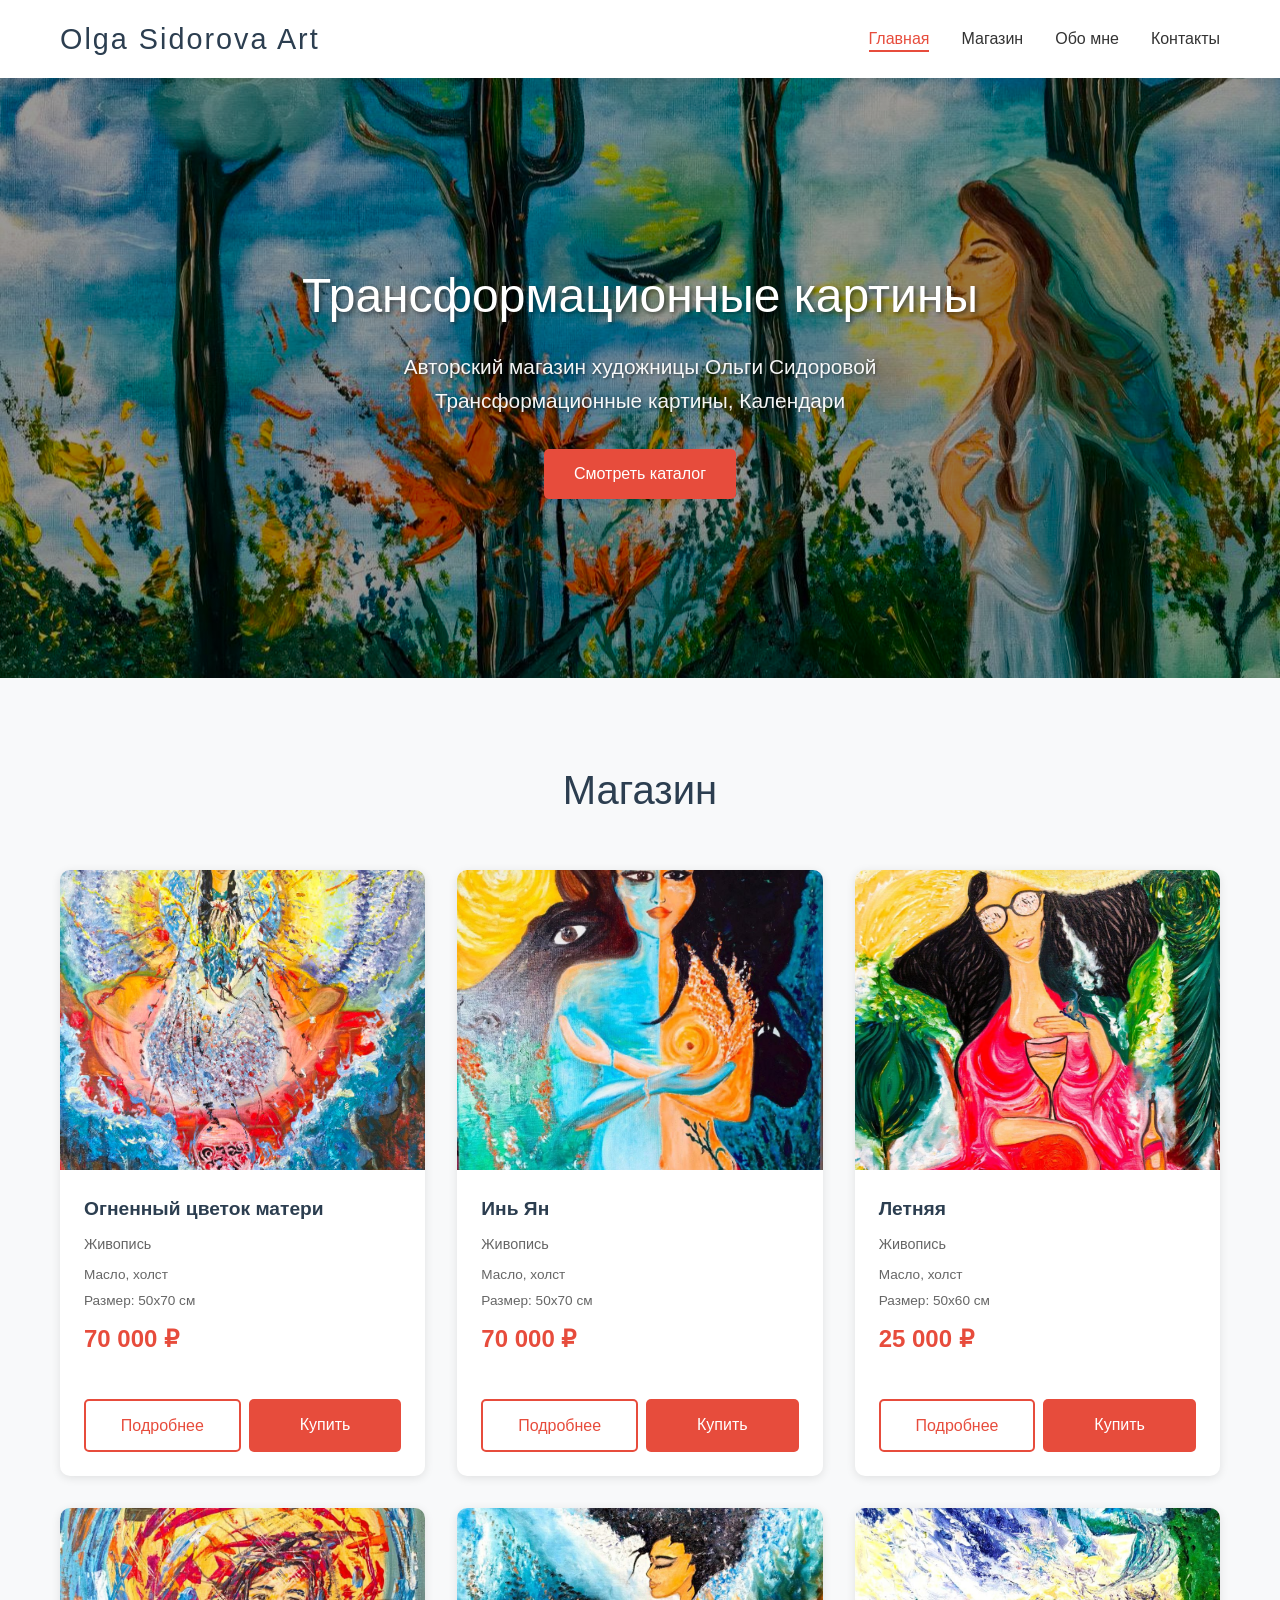
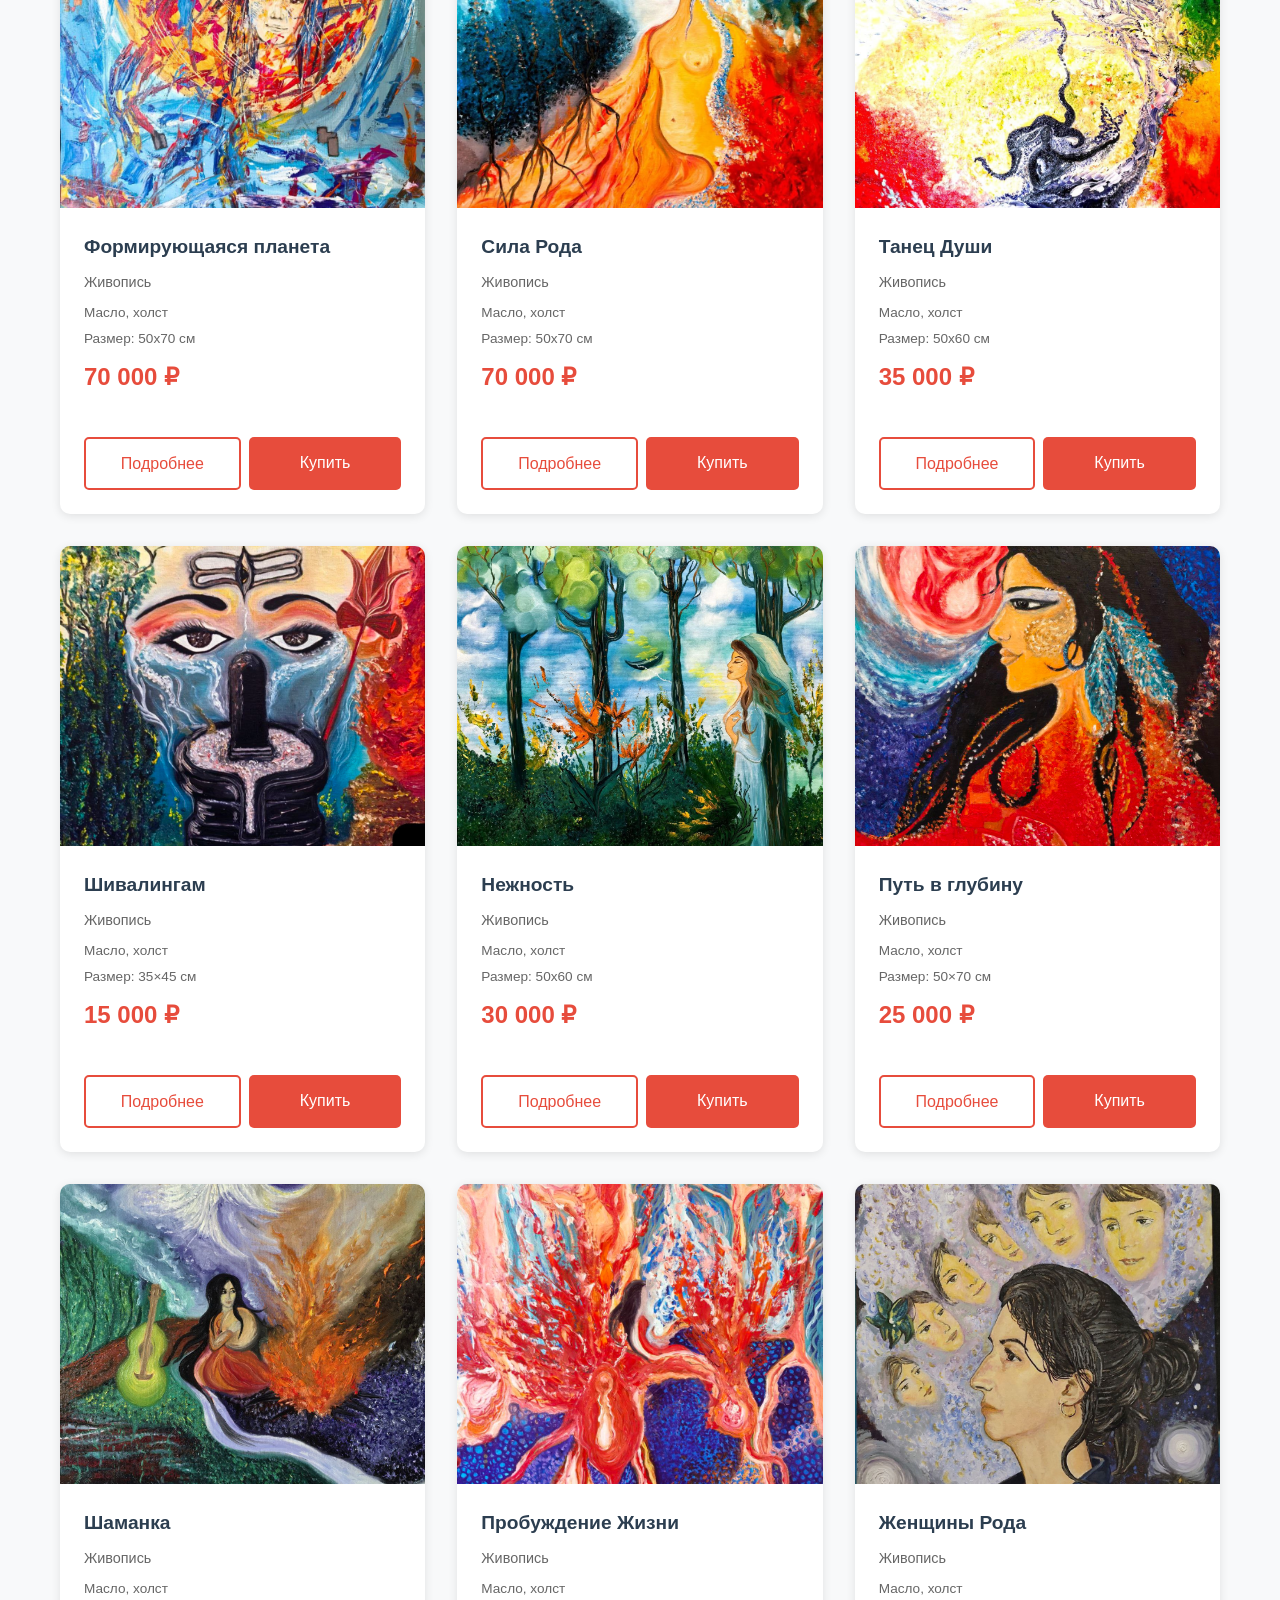
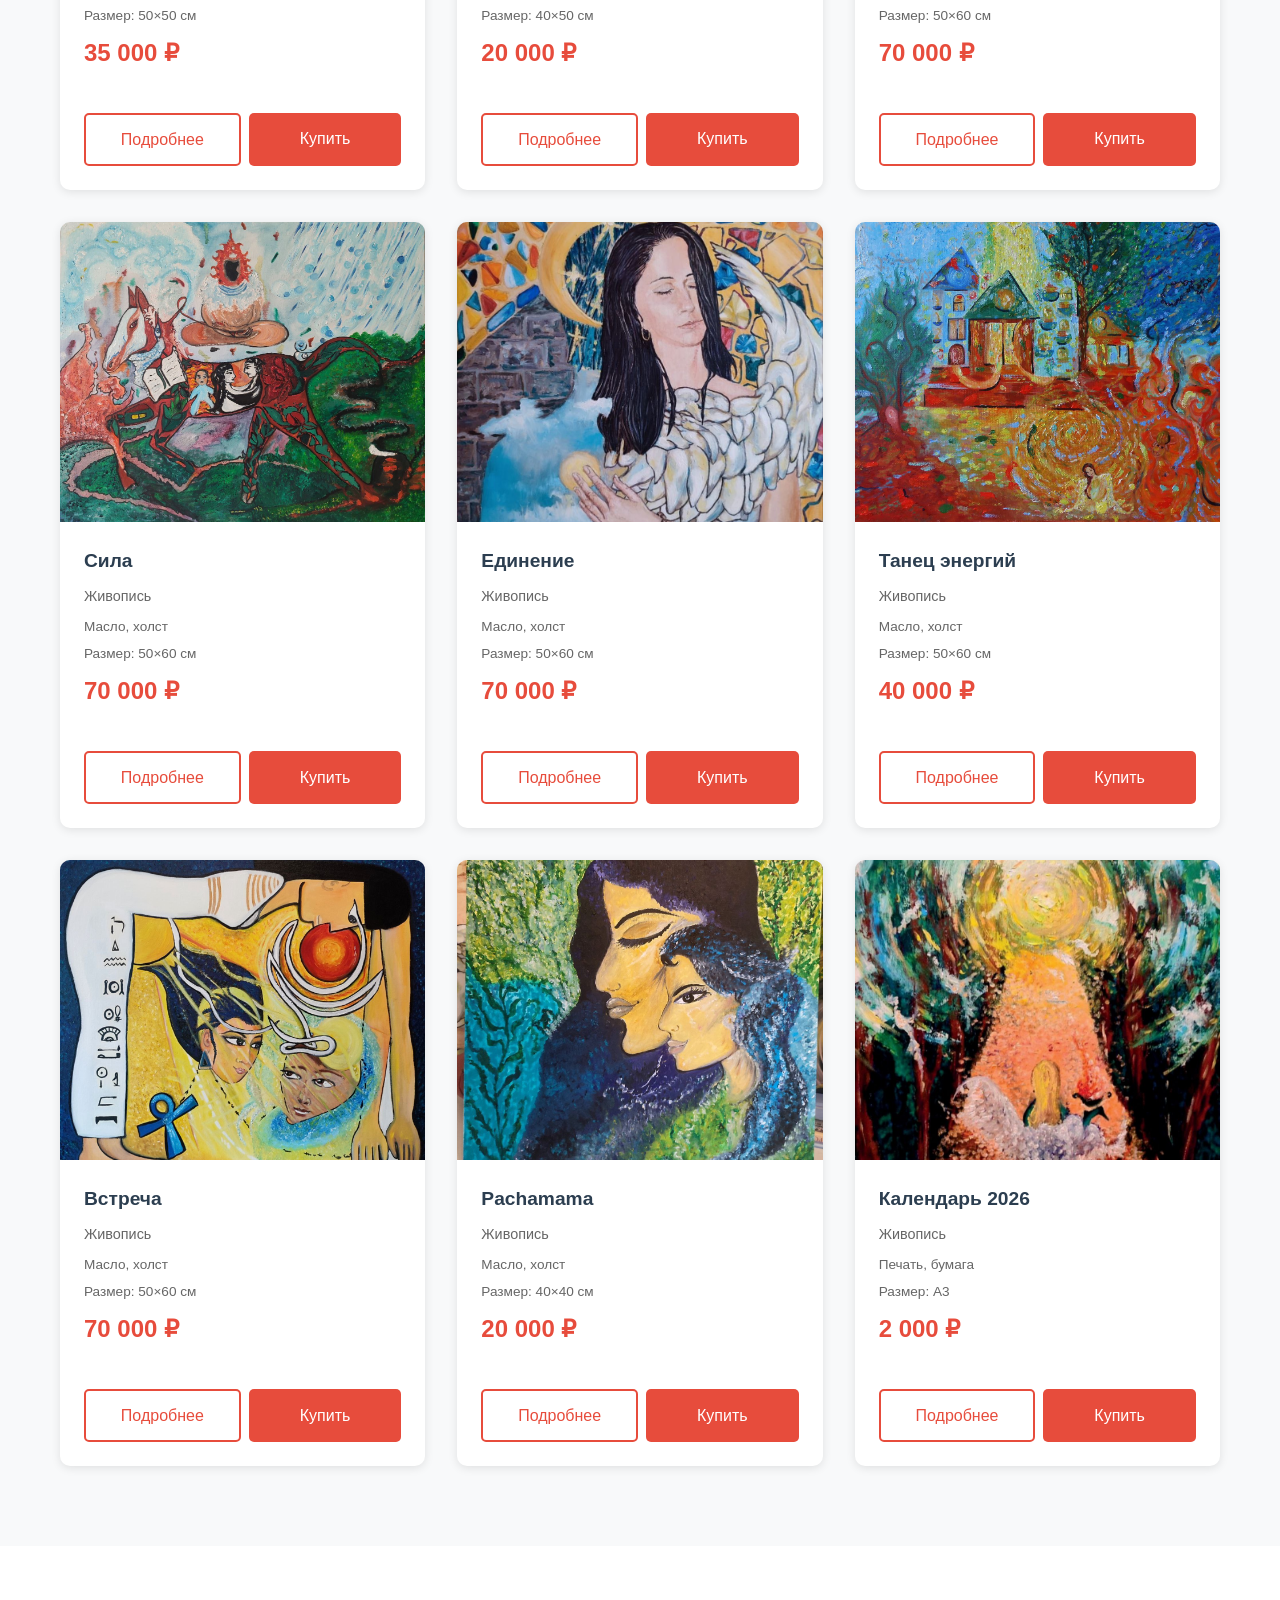
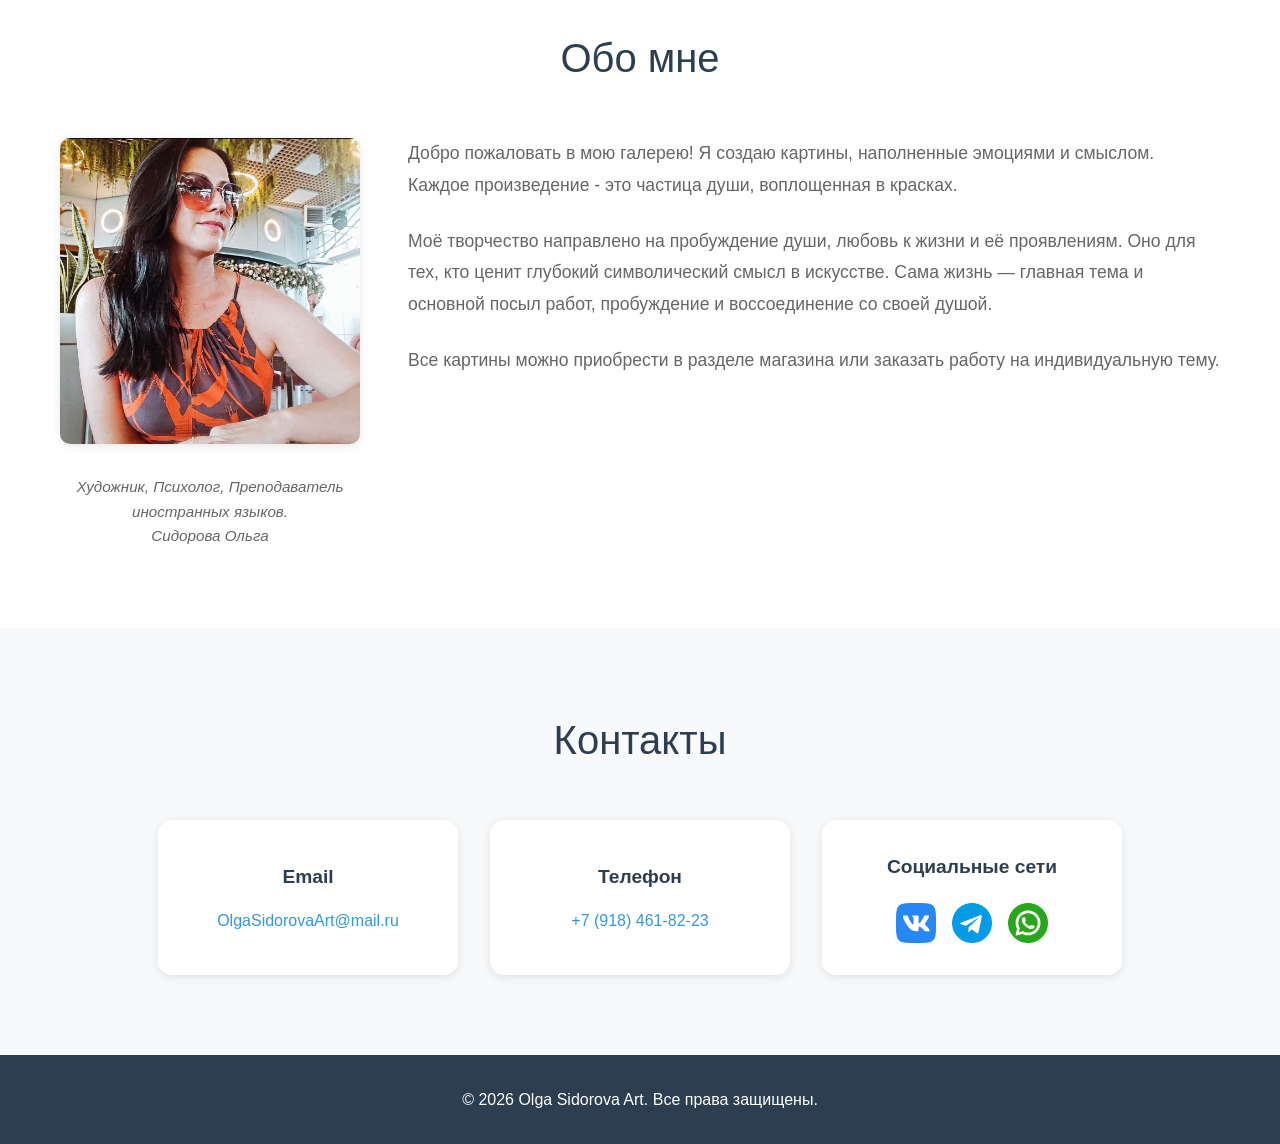
==== commit 953610c3: "Красивые URL: /home, /shop и /slug картины (404 + routes.js) Made-with: Cursor" ====
--- a/index.html
+++ b/index.html
@@ -3,6 +3,13 @@
   <head>
     <meta charset="UTF-8" />
     <meta name="viewport" content="width=device-width, initial-scale=1.0" />
+    <script src="routes.js"></script>
+    <script>
+      SiteRoutes.injectBaseTag();
+      SiteRoutes.applySpaRestore("index");
+      SiteRoutes.normalizeIndexDocumentUrl();
+      SiteRoutes.normalizeRepoRootToHome();
+    </script>
     <title>
       Olga Sidorova Art - Авторский магазин трансформационных картин
     </title>
@@ -18,16 +25,28 @@
       <div class="container">
         <div class="header-content">
           <div class="logo">
-            <a href="./" class="logo-link" aria-label="На главную"
+            <a href="home" class="logo-link" aria-label="На главную"
               ><h1>Olga Sidorova Art</h1></a
             >
           </div>
           <nav class="nav">
             <ul class="nav-list">
-              <li><a href="#home" class="nav-link active">Главная</a></li>
-              <li><a href="#shop" class="nav-link">Магазин</a></li>
-              <li><a href="#about" class="nav-link">Обо мне</a></li>
-              <li><a href="#contacts" class="nav-link">Контакты</a></li>
+              <li>
+                <a href="home" data-section="home" class="nav-link active"
+                  >Главная</a
+                >
+              </li>
+              <li>
+                <a href="shop" data-section="shop" class="nav-link">Магазин</a>
+              </li>
+              <li>
+                <a href="about" data-section="about" class="nav-link">Обо мне</a>
+              </li>
+              <li>
+                <a href="contacts" data-section="contacts" class="nav-link"
+                  >Контакты</a
+                >
+              </li>
             </ul>
           </nav>
           <button class="mobile-menu-toggle" aria-label="Меню">
@@ -49,7 +68,7 @@
               Авторский магазин художницы Ольги Сидоровой<br />
               Трансформационные картины, Календари<br />
             </p>
-            <a href="#shop" class="btn btn-primary">Смотреть каталог</a>
+            <a href="shop" class="btn btn-primary">Смотреть каталог</a>
           </div>
         </div>
       </section>
@@ -189,7 +208,7 @@
         <p class="buy-modal-subtitle">Выберите способ связи с продавцом:</p>
         <div class="buy-modal-options">
           <a
-            href="./#contacts"
+            href="contacts"
             class="buy-modal-option buy-modal-option-contacts"
             >Контакты на сайте</a
           >
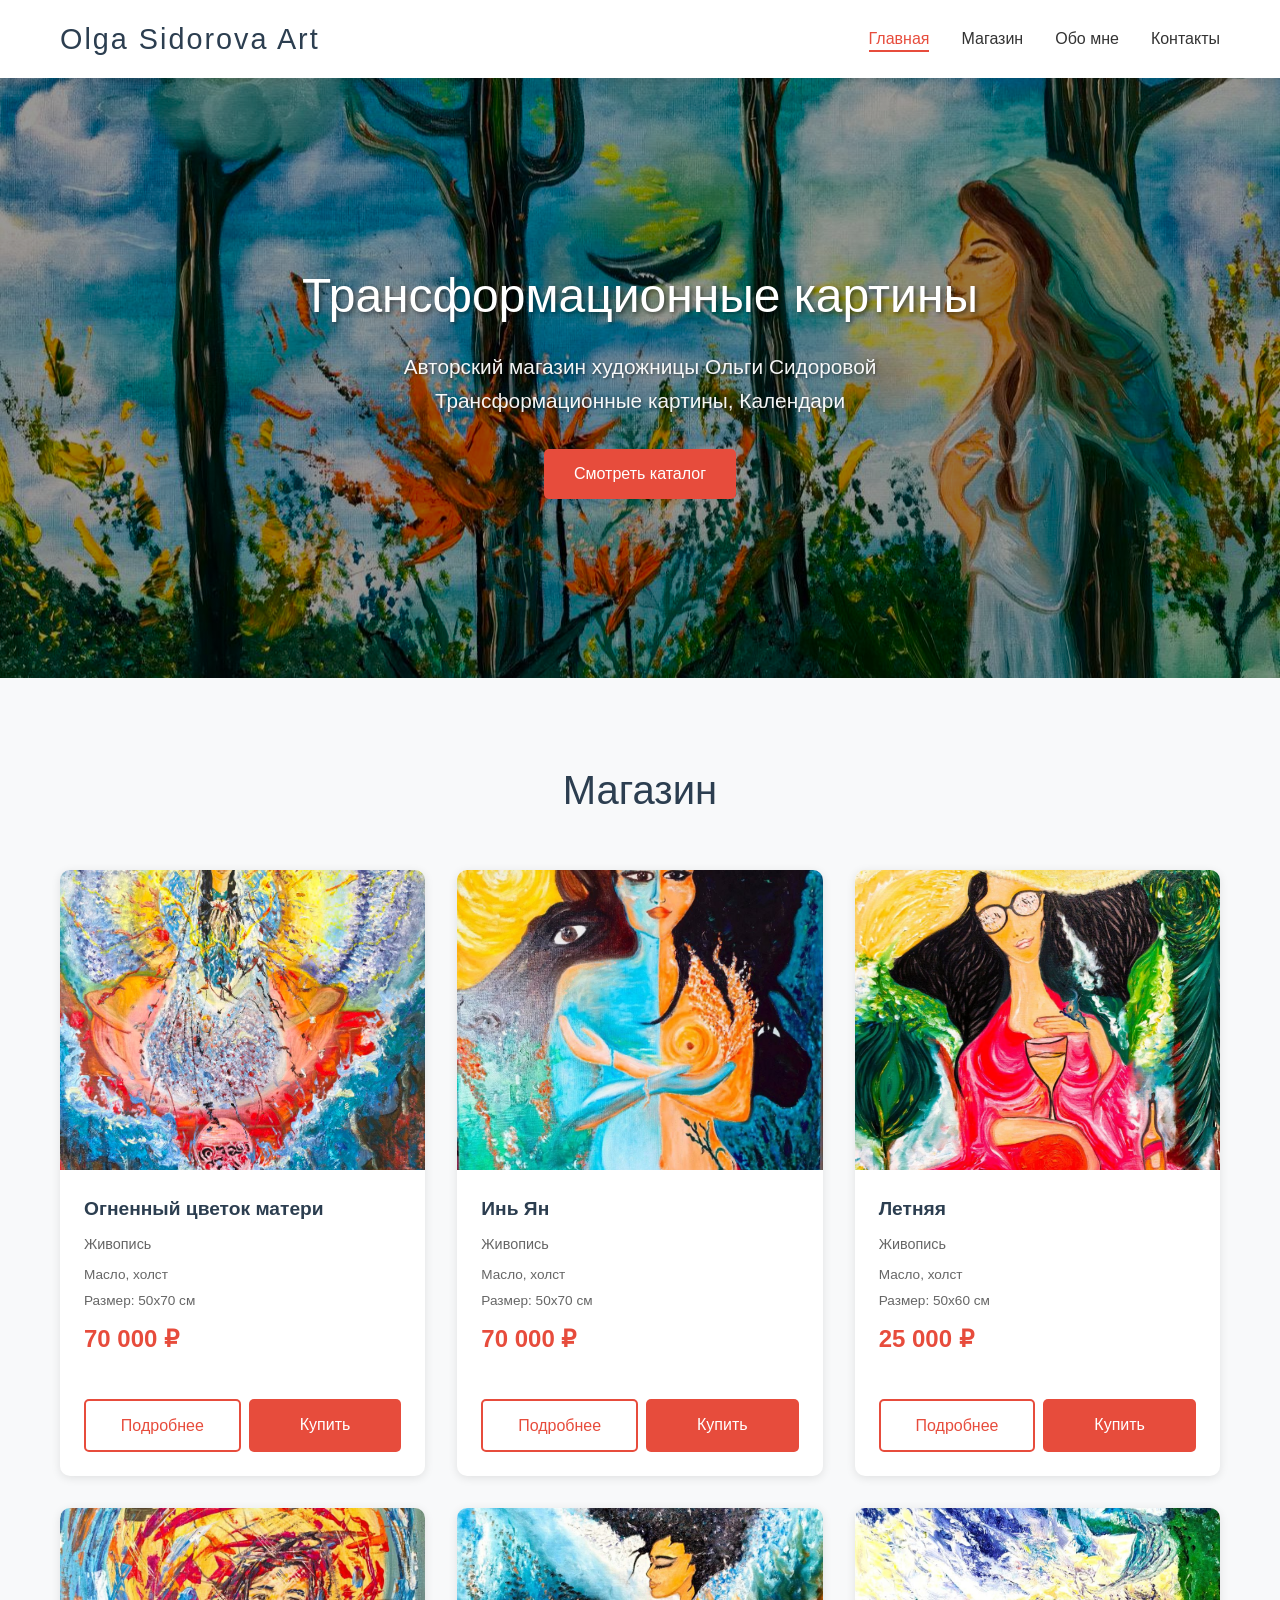
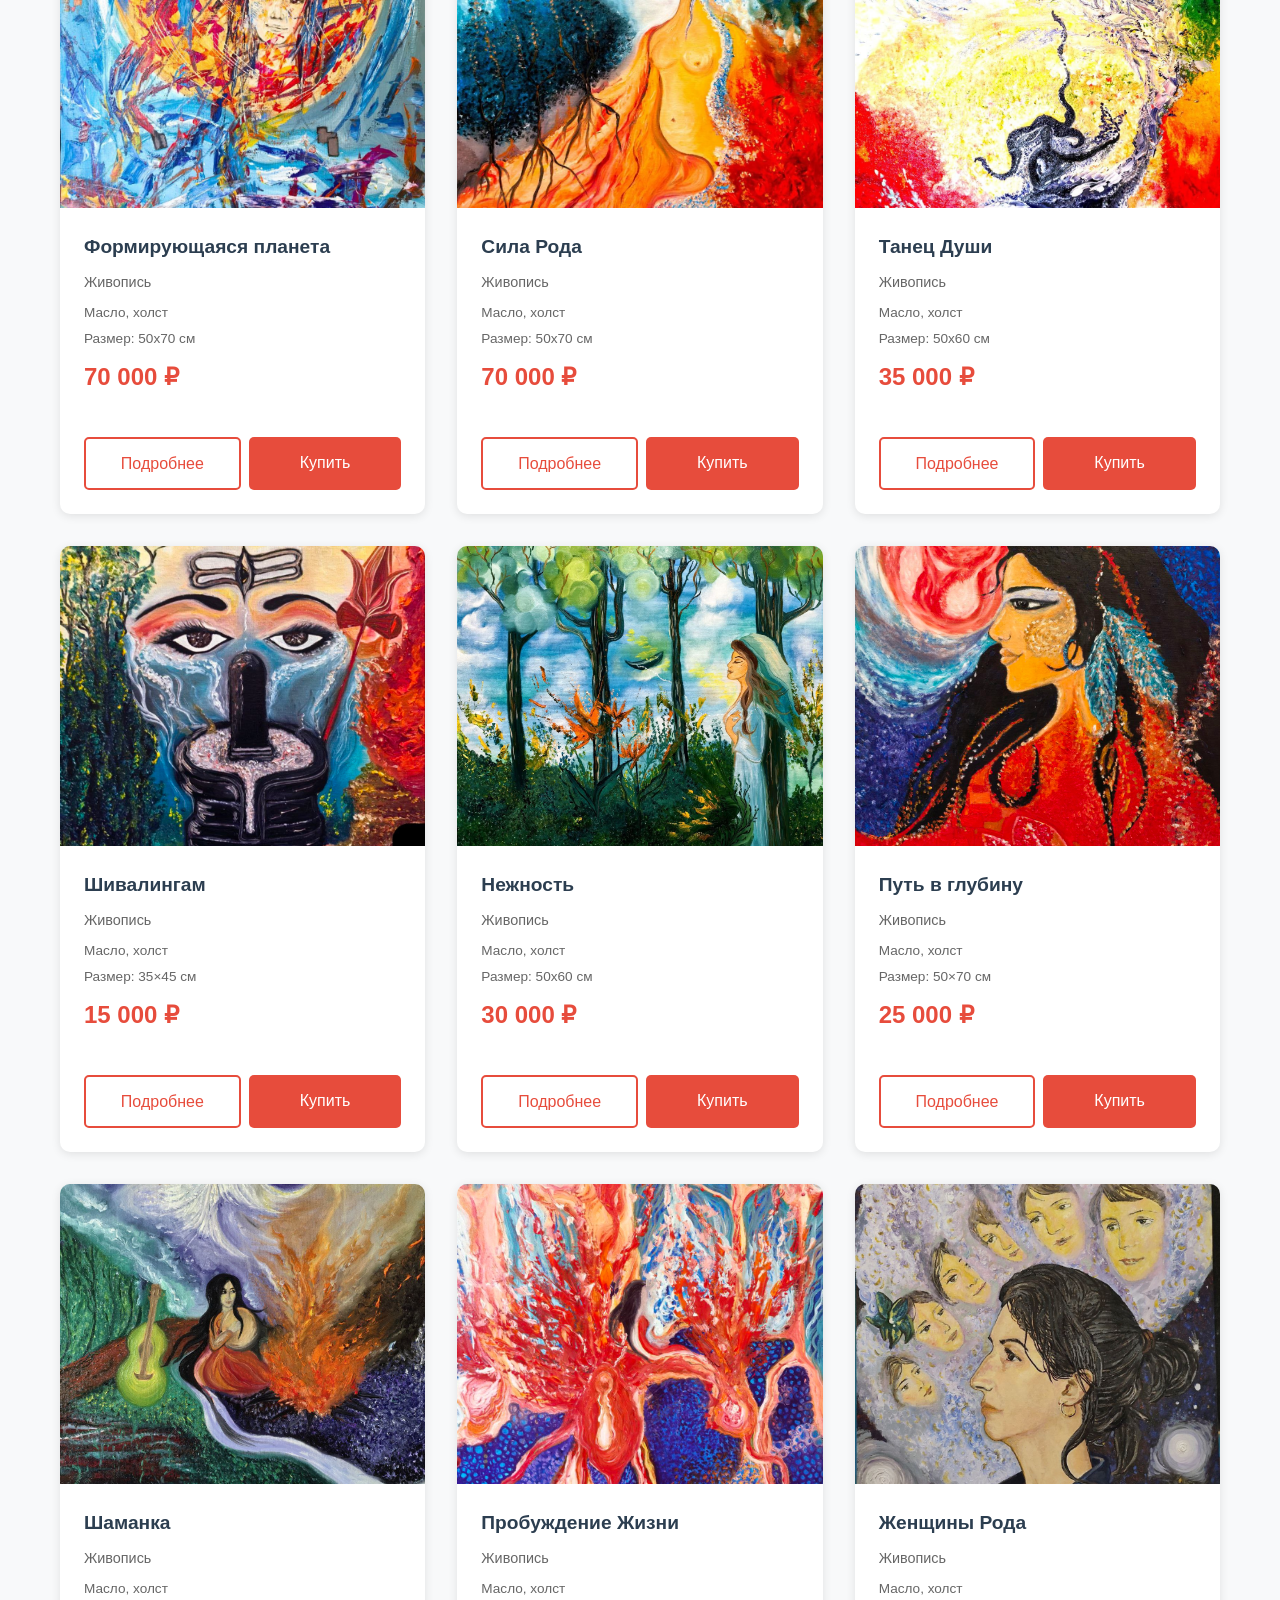
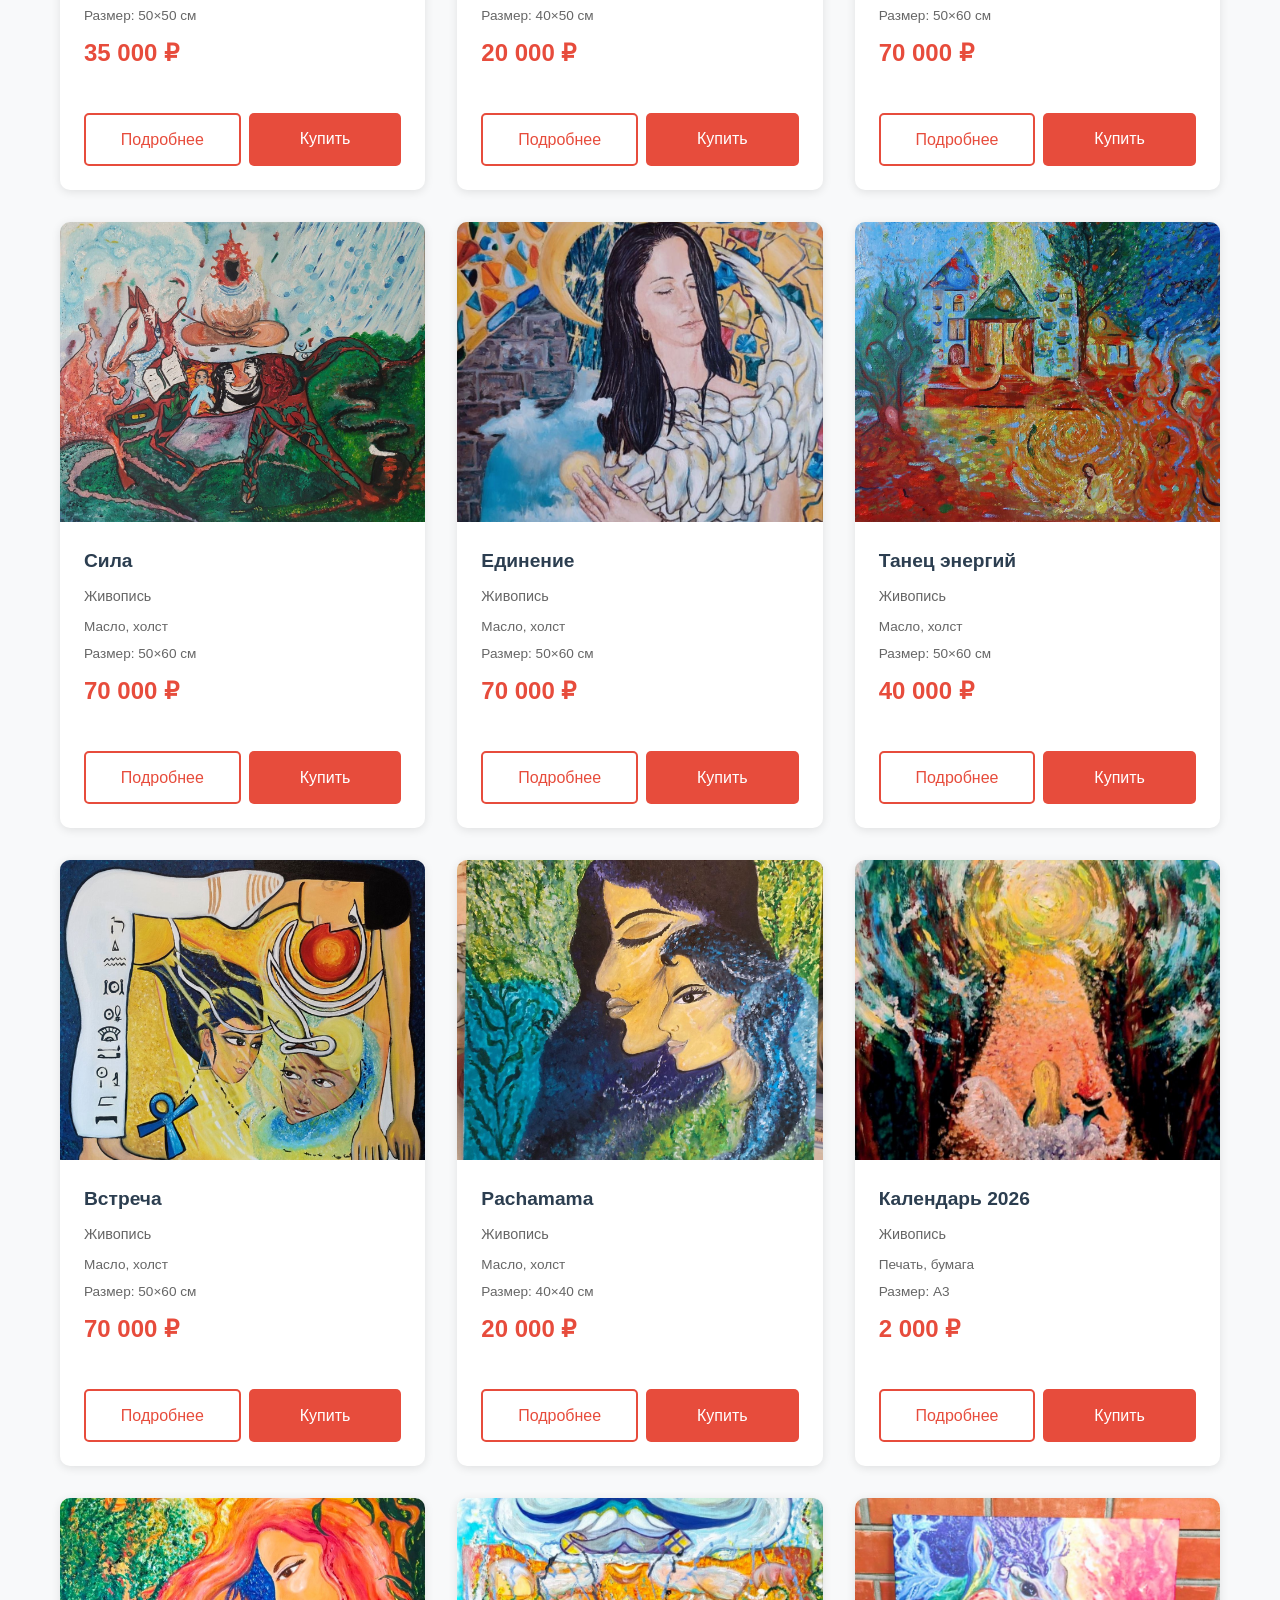
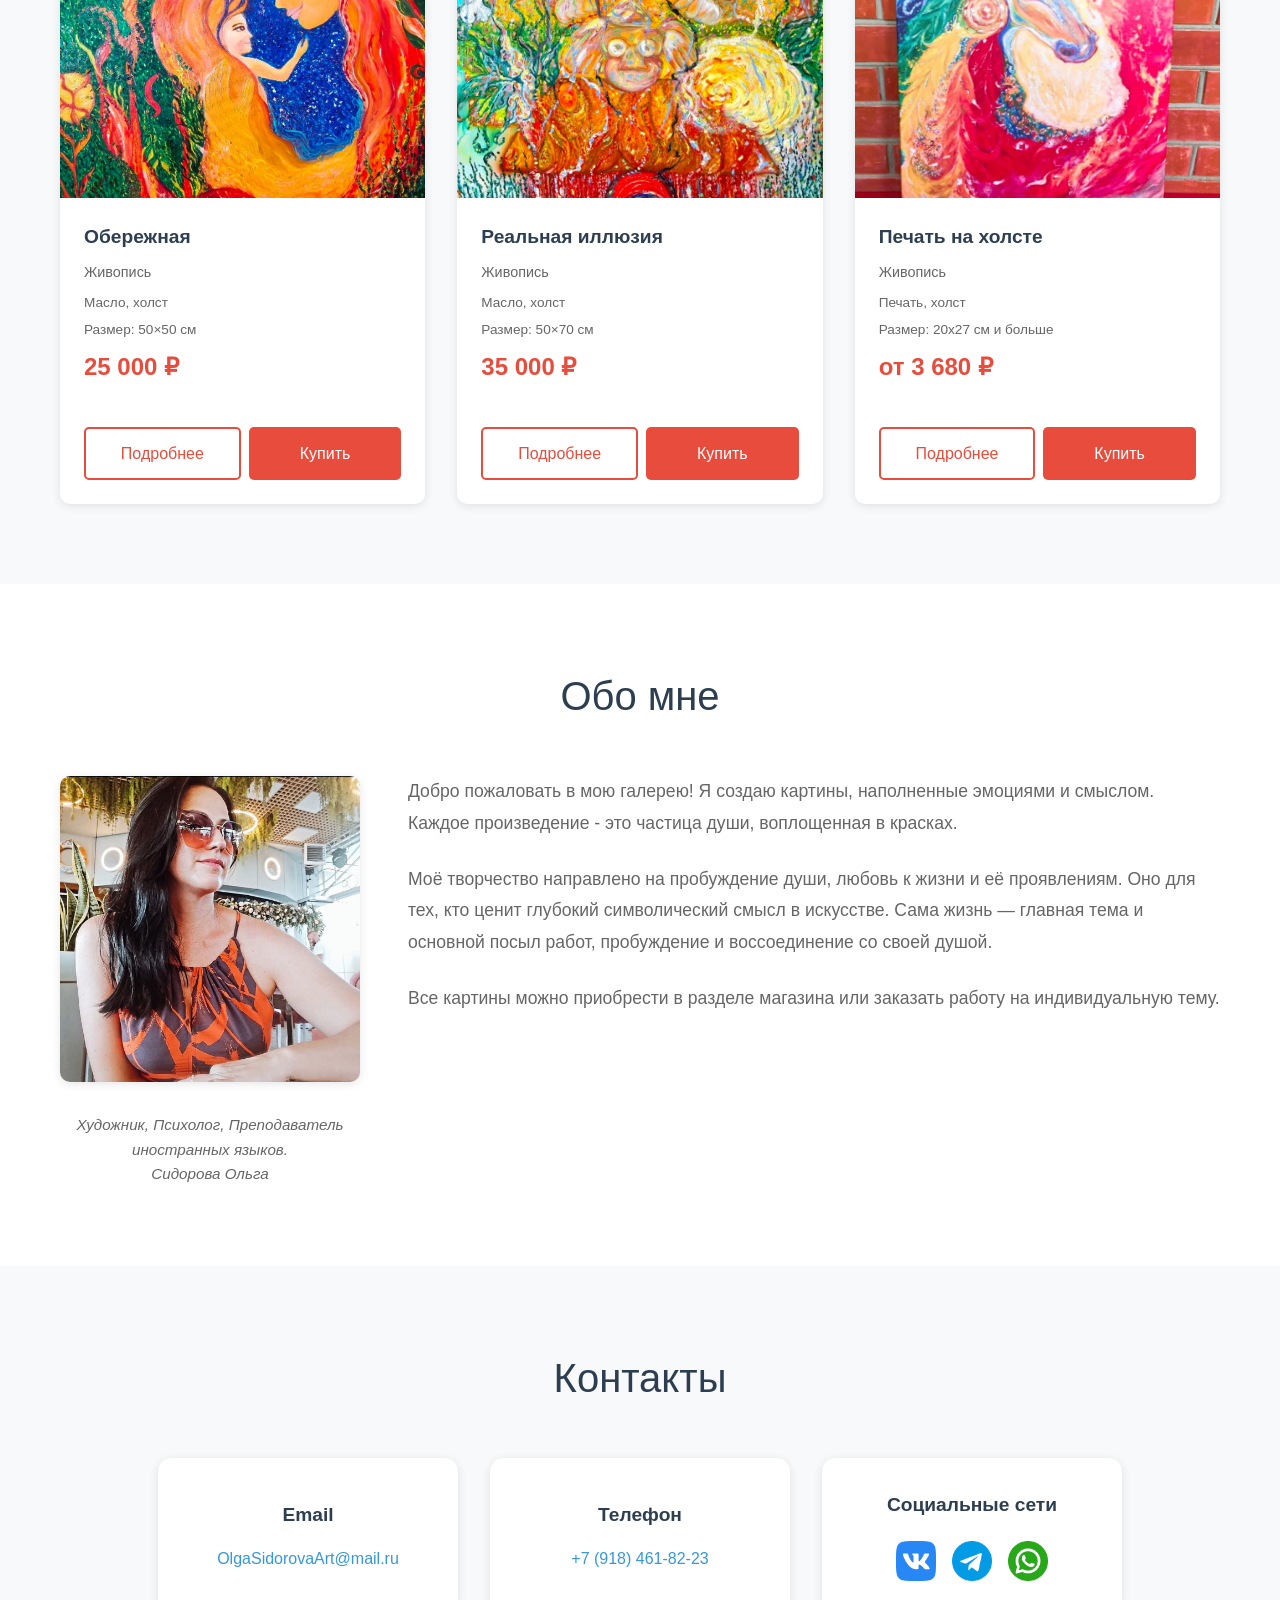
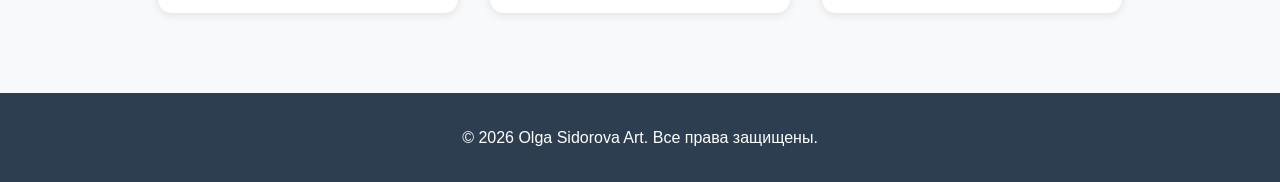
==== commit fe30f8b6: "Добавить Vercel Speed Insights (как в основном репозитории) Made-with: Cursor" ====
--- a/index.html
+++ b/index.html
@@ -19,6 +19,11 @@
       href="icons/free-icon-art-and-design-6811280.png"
     />
     <link rel="stylesheet" href="styles.css" />
+    <!-- Vercel Speed Insights -->
+    <script>
+      window.si = window.si || function () { (window.siq = window.siq || []).push(arguments); };
+    </script>
+    <script defer src="/_vercel/speed-insights/script.js"></script>
   </head>
   <body>
     <header class="header">
